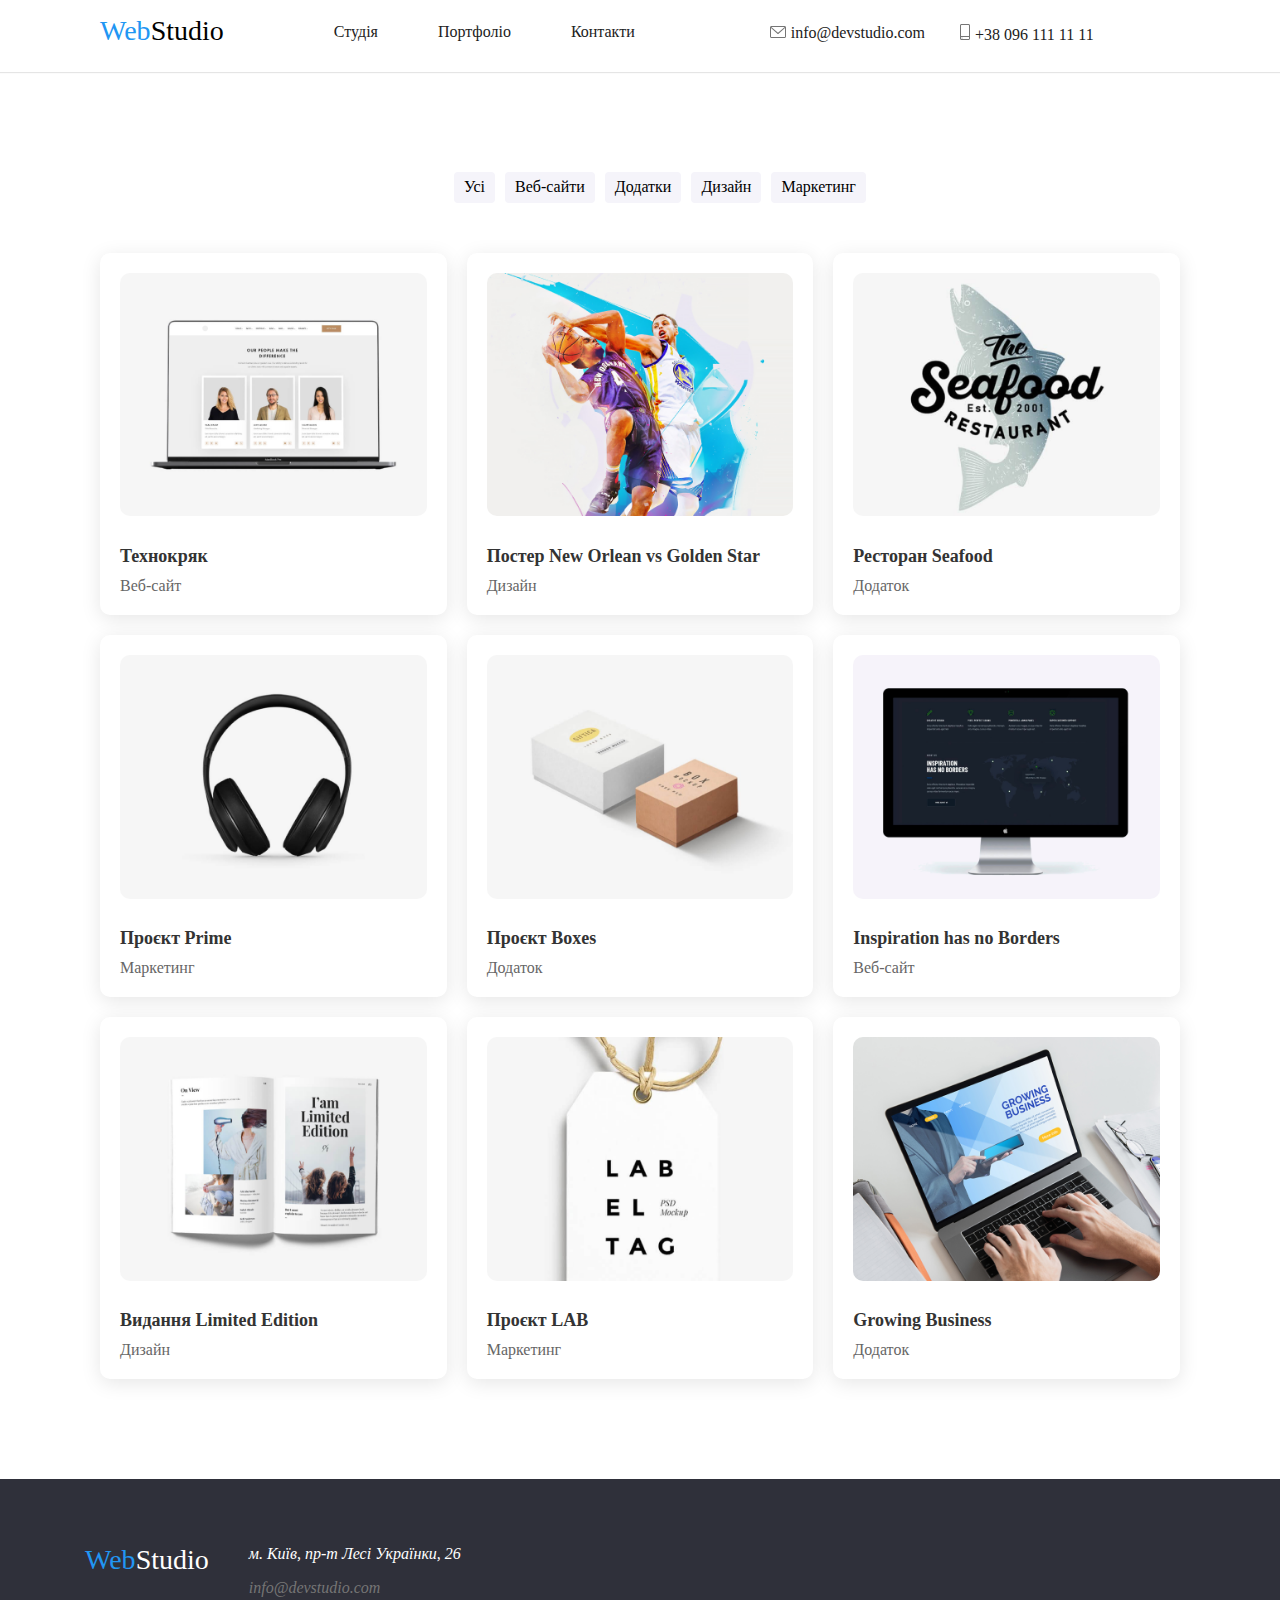
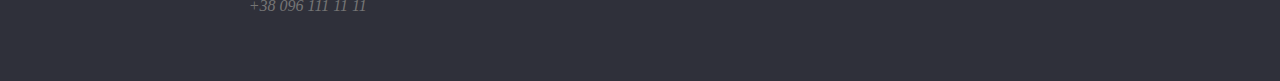
==== portfolio.html @ 0356ae51 "web studio" ====
<!DOCTYPE html>
<html lang="en">
<head>
    <meta charset="UTF-8">
    <meta name="viewport" content="width=device-width, initial-scale=1.0">
    <title>Document</title>
    <link rel="stylesheet" href="./css/normalize.css">
    <link rel="stylesheet" href="./css/recet.css">
    <link rel="stylesheet" href="./css/style.css">
</head>
<body>
    <header>
        <div class="container">
            <a class="logo" href=""><span class="header-logo">Web</span>Studio</a>
            <nav class="nav">
                <ul class="nav-list">
                    <li class="nav-list-item"><a class="nav-list-link" href="./index.html">Студія</a></li>
                    <li class="nav-list-item"><a class="nav-list-link" href="./portfolio.html">Портфоліо</a></li>
                    <li class="nav-list-item"><a class="nav-list-link" href="">Контакти</a></li>
                </ul>
            </nav>
            <ul class="contact-list">
                <li class="contact-list-item"><a class="contact-list-link" href="">
                        <svg xmlns="http://www.w3.org/2000/svg" width="16" height="12" fill="none" class="nav-svg">
                            <path fill="#757575" d="M14.5 0h-13C.673 0 0 .673 0 1.5v9c0 .827.673 1.5 1.5 1.5h13c.827 0 1.5-.673 1.5-1.5v-9c0-.827-.673-1.5-1.5-1.5Zm0 1c.068
                             0 .133.014.192.039L8 6.839l-6.692-5.8A.498.498 0 0 1 1.5 1h13Zm0 10h-13a.5.5 0 0 1-.5-.5V2.095l6.672 5.783a.5.5 0 0 0 .656
                              0L15 2.095V10.5a.5.5 0 0 1-.5.5Z" />
                        </svg>info@devstudio.com</a></li>
                <li class="contact-list-item"><a class="contact-list-link" href="">
                        <svg xmlns="http://www.w3.org/2000/svg" width="10" height="16" fill="none" class="nav-svg">
                            <path fill="#757575"
                                d="M8.5 0h-7C.673 0 0 .673 0 1.5v13c0 .827.673 1.5 1.5 1.5h7c.827 0 1.5-.673 1.5-1.5v-13C10 .673 9.327 0 8.5 0Zm-7 1h7a.5.5 0 0 1 .5.5V12H1V1.5a.5.5 0 0 1 .5-.5Zm7 14h-7a.5.5 0 0 1-.5-.5V13h8v1.5a.5.5 0 0 1-.5.5Z" />
                            <path fill="#757575"
                                d="M2.354 13.739a.445.445 0 0 1 0 .66.525.525 0 0 1-.708 0 .445.445 0 0 1 0-.66.525.525 0 0 1 .708 0Z" />
                        </svg>+38 096 111 11 11</a></li>
            </ul>
        </div>
    </header>
        <main class="main-portfolio">
            <ul class="main-bar">
                <li class="main-bar-item"><button class="main-bar-button">Усі</button></li>
                <li class="main-bar-item"><button class="main-bar-button">Веб-сайти</button></li>
                <li class="main-bar-item"><button class="main-bar-button">Додатки</button></li>
                <li class="main-bar-item"><button class="main-bar-button">Дизайн</button></li>
                <li class="main-bar-item"><button class="main-bar-button">Маркетинг</button></li>
            </ul>
            <ul class="main-portfolio-content">
                <li class="main-portfolio-content-items">
                    <img class="content-img" src="./img/port1.png" alt="#">
                    <h3 class="content-title">Технокряк</h3>
                    <p class="content-text">Веб-сайт</p>
                </li>
                <li class="main-portfolio-content-items">
                    <img class="content-img" src="./img/port2.png" alt="#">
                    <h3 class="content-title">Постер New Orlean vs Golden Star</h3>
                    <p class="content-text">Дизайн</p>
                </li>
                <li class="main-portfolio-content-items">
                    <img class="content-img" src="./img/port3.png" alt="#">
                    <h3 class="content-title">Ресторан Seafood</h3>
                    <p class="content-text">Додаток</p>
                </li>
                <li class="main-portfolio-content-items">
                    <img class="content-img" src="./img/port4.png" alt="#">
                    <h3 class="content-title">Проєкт Prime</h3>
                    <p class="content-text">Маркетинг</p>
                </li>
                <li class="main-portfolio-content-items">
                    <img class="content-img" src="./img/port5.png" alt="#">
                    <h3 class="content-title">Проєкт Boxes</h3>
                    <p class="content-text">Додаток</p>
                </li>
                <li class="main-portfolio-content-items">
                    <img class="content-img" src="./img/port6.png" alt="#">
                    <h3 class="content-title">Inspiration has no Borders</h3>
                    <p class="content-text">Веб-сайт</p>
                </li>
                <li class="main-portfolio-content-items">
                    <img class="content-img" src="./img/port7.png" alt="#">
                    <h3 class="content-title">Видання Limited Edition</h3>
                    <p class="content-text">Дизайн</p>
                </li>
                <li class="main-portfolio-content-items">
                    <img class="content-img" src="./img/port8.png" alt="">
                    <h3 class="content-title">Проєкт LAB</h3>
                    <p class="content-text">Маркетинг</p>
                </li>
                <li class="main-portfolio-content-items">
                    <img class="content-img" src="./img/port9.png" alt="#">
                    <h3 class="content-title">Growing Business</h3>
                    <p class="content-text">Додаток</p>
                </li>
            </ul>
        </main>
    <footer class="footer">
        <div class="footer-content">
            <a class="foot-logo" href=""><span class="header-logo">Web</span><span class="footer-logo">Studio</span></a>
            <address class="address">
                <ul class="footer-list">
                    <li class="footer-list-item1"><a class="footer-list-link1" href="">м. Київ, пр-т Лесі Українки, 26</a>
                    </li>
                    <li class="footer-list-item2"><a class="footer-list-link2" href="">info@devstudio.com</a></li>
                    <li class="footer-list-item2"><a class="footer-list-link2" href="">+38 096 111 11 11</a></li>
                </ul>
            </address>
        </div>
    </footer>
</body>
</html>
---- css/recet.css ----
.container {
    display: flex;
    max-width: 1200px;
    padding-left: 15px;
    padding-right: 15px;
    margin: 0 auto;
}
.main-bar{
    list-style: none;
    display: flex;
    align-items: center;
    justify-content: center;
    gap: 10px;
    margin-top: 100px;
    font-size: 10px;
    margin-bottom: 50px;
}
.main-bar-button{
    padding: 6px 10px ;
    background-color: #F5F4FA;
    color: rgb(0, 0, 0);
    font-size: 16px;
    border-radius: 4px;
    cursor: pointer;
    border: none;
}
.main-bar-button:hover{
    background-color: #2196F3;
    color: #fff;
    box-shadow: 0 02px 10px 0 rgba(0, 0, 0, 0.24), 0 10px 20px 0 rgba(0, 0, 0, 0.19);
}
.main-portfolio-content {
    list-style: none;
    padding: 0;
    margin-top: 30px;
    display: grid;
    grid-template-columns: repeat(3, 1fr);
    grid-gap: 20px;
    margin: 0 100px;
}
.main-portfolio-content-items {
    background-color: #ffffff;
    border-radius: 10px;
    padding: 20px;
    box-shadow: 0px 4px 20px rgba(0, 0, 0, 0.1);
}
.content-img {
    width: 100%;
    height: auto;
    border-radius: 10px;
    margin-bottom: 10px;
}
.content-title {
    color: #333;
    font-size: 18px;
    margin-top: 15px;
    margin-bottom: 10px;
}
.content-text {
    color: #666;
    font-size: 16px;
    margin: 0;
}
.main-portfolio{
    margin-bottom: 100px;
}
---- css/style.css ----
.container{
    display: flex;
    max-width: 1200px;
    padding-left: 15px;
    padding-right: 15px;
    margin: 0 auto;
}
header{
    box-shadow: 0 1px 1px rgba(0, 0, 0, .1);
}
.logo{
    font-size: 28px;
    text-decoration: none;
    color: #000;
    margin-left: 60px;
    margin-top: 15px;
}
.header-logo{
    color: #2196F3;
}

.nav-list{
    display: flex;
    margin-top: 8px ;
    margin-left: 40px;
    list-style: none;
}
.nav-list-link{
    margin: 15px;
    text-decoration: none;
    color: #212121;
    transition: color .2s;
}
.nav-list-item{
    margin: 15px;
}
.contact-list{
    display: flex;
    margin-left: 30px;
    margin-top: 24px;
    list-style: none;
}
.contact-list-link{
    text-decoration: none;
    color: #212121;
    transition: color .2s;
}
.contact-list-item{
    margin-left: 35px;
    transition: color .2s;
}
.contact-list-item:hover{
    color: #2196F3;
}
.contact-list-link svg path {
    transition: fill .2s, stroke .2s;
}
.contact-list-link:hover svg path{
    fill: #2196F3;
}
.contact-list-link:hover{
    color: #2196F3;
}
.nav-list-link:hover{
    color: #2196F3;
}
.main-first{
    background: url(/img/background.png) no-repeat center top fixed;
    background-size: cover;
    height: 500px;
    width: 100%;
    padding-top: 40px;
}
.main-items{
    padding: 40px;
    border-radius: 10px;
    text-align: center;
    margin-top: 70px;
}
.main-items-title{
    color: #fff;
    font-size: 36px;
    margin-bottom: 20px;
    text-transform: uppercase;
}
.main-items-button{
    background-color: #2196F3;
    color: white;
    border: none;
    padding: 13px 24px;
    font-size: 16px;
    border-radius: 5px;
    cursor: pointer;
}
.info-list{
    list-style: none;
    display: flex;
    justify-content: center;
    gap: 80px;
}
.info-list-item{
    gap: 40px;
    margin-top: 40px;
}
.info-list-text{
   color: #757575 ;
   font-size: 15px;
}
.info-list-title{
    font-size: 15px;
}
.second-title{
    text-align: center;
}
.second-list{
    display: flex;
    list-style: none;
    justify-content: center;
    align-items: center;
    padding-left: 10px;
    
}
.second-title{
    font-size: 30px;
}
.second-list-item{ 
    padding-left: 20px;
}
.team{
    background-color: #F5F4FA;
}

.team-title{
    display: flex;
    align-items: center;
    justify-content: center;
    margin-top: 40px;
    padding-top: 40px;
    font-size: 30px;
}
.team-list{
    list-style: none;
    display: flex;
    padding-bottom: 100px;
    justify-content: center;
    align-items: center;
}
.team-list-item{
    width: 260px;
    height: 380px;
    background-color: #fff;
    margin: 10px;
}
.team-list-img{
    width: 260px;
    height: 240px;
}
.team-list-title{
    text-align: center;
    font-size: 17px;
}
.team-list-text{
    text-align: center;
    font-size: 14px;
    color: #757575;
}
.footer{
    background-color: #2F303A;
    padding: 50px;
    display: flex;
}
.footer-logo{
    color: #fff;
}
.footer-list{
    list-style: none;
}
.footer-list-item1{
    margin-bottom: 15px;
}
.footer-list-link1{
    text-decoration: none;
    color: #fff;
}
.footer-list-link2{
    text-decoration: none;
    color: #757575;
    margin-top: 10px;
}
.foot-logo{
    font-size: 28px;
    text-decoration: none;
    color: #000;
    margin-left: 35px;
    margin-top: 15px;
}
.nav-svg{
    margin-right: 5px;
}
.nav-svg:hover{
    color: #2196F3;
}
.info-list-box{
    background-color: #F5F4FA;
    height: 100px;
    width: 240px;
}
.info-svg{
    margin: 15px 90px;
}
.team-list-contact{
    display: flex;
    list-style: none;
    gap: 15px;
}
.team-list-contact-item{
    width: 35px;
    height: 35px;
    border-radius: 100px;
    background-color: #fff;
}
.team-svg{
    margin-top: 5px;
}
.clients-title{
    display: flex;
    align-items: center;
    justify-content: center;
    margin-top: 40px;
    font-size: 30px;
}
.team-button{
    width: 38px;
    height: 38px;
    border-radius: 100px;
    cursor: pointer;
    border: none;
    background-color: #fff;
    transition: fill .5s, stroke .5s;
}
.team-button:hover{
    background-color: #2196F3;
}
.team-button:hover svg path{
    fill: #fff;
}
.team-button svg path{
    transition: fill .5s, stroke .5s;
}
.clients-content{
    display: flex;
    align-items: center;
    justify-content: center;
    gap: 40px;
    list-style: none;
    margin-bottom: 80px;
    margin-top: 60px;
}
.clients-button{
    width: 150px;
    height: 80px;
    border: solid 1px #AFB1B8;
    border-radius: 5px;
    background-color: #fff;
    cursor: pointer;
    transition: fill .5s, stroke .5s;
}
.clients-button:hover{
    border: solid 1px #2196F3;
}
.clients-button:hover svg path{
    fill: #2196F3;
}
.clients-button svg path{
    transition: fill .5s, stroke .5s;
}
.footer-content{
    display: flex;
}
.footer-list-contact{
    display: flex;
    list-style: none;
    gap: 20px;
}
.footer-content-first-blok{
    margin-left: 80px;
    margin-top: 16px;
}
.footer-list-title{
    color: #fff;
    margin-left: 40px;
    font-size: 15px;
    text-transform: uppercase;
}
.footer-list-contact-button{
    width: 38px;
    height: 38px;
    border-radius: 100px;
    cursor: pointer;
    border: none;
    background-color: #424248;
    transition: fill .5s, stroke .5s;
}
.footer-list-contact-button:hover{
    background-color: #2196F3;
}
.footer-list-contact-button svg path{
    fill: #fff;
}
.footer-content-second-blok{
    margin-left: 80px;
}
.backdrop {
    position: fixed;
    top: 0;
    left: 0;
    width: 100%;
    height: 100%;
    background-color: rgba(0, 0, 0, 0.5);
    opacity: 1;
}
.is-hidden {
    opacity: 0;
    pointer-events: none;
}
.modal {
    position: absolute;
    top: 50%;
    left: 50%;
    width: 500px;
    height: 650px;
    background-color: #fff;
    transform: translate(-50%, -50%);
    padding: 15px;
}
.modal form{
    display: flex;
    flex-direction: column;
    align-items: center;
    justify-content: center;
}
.footer-input-title{
    color: #fff;
    font-size: 15px;
    text-transform: uppercase;
}
.footer-content-third-blok{
    margin-left: 80px;
}
.footer-input{
    height: 40px;
    width: 360px;
    border: solid 1px gray;
    border-radius: 5px;
    background-color: #2F303A;
}
.footer-button{
    background-color: #2196F3;
    color: white;
    border: none;
    padding: 13px 24px;
    font-size: 16px;
    border-radius: 5px;
    cursor: pointer;
    margin-left: 6px;
    font-size: 16px;
}
.footer-button svg path{
    font-size: 10px;
}
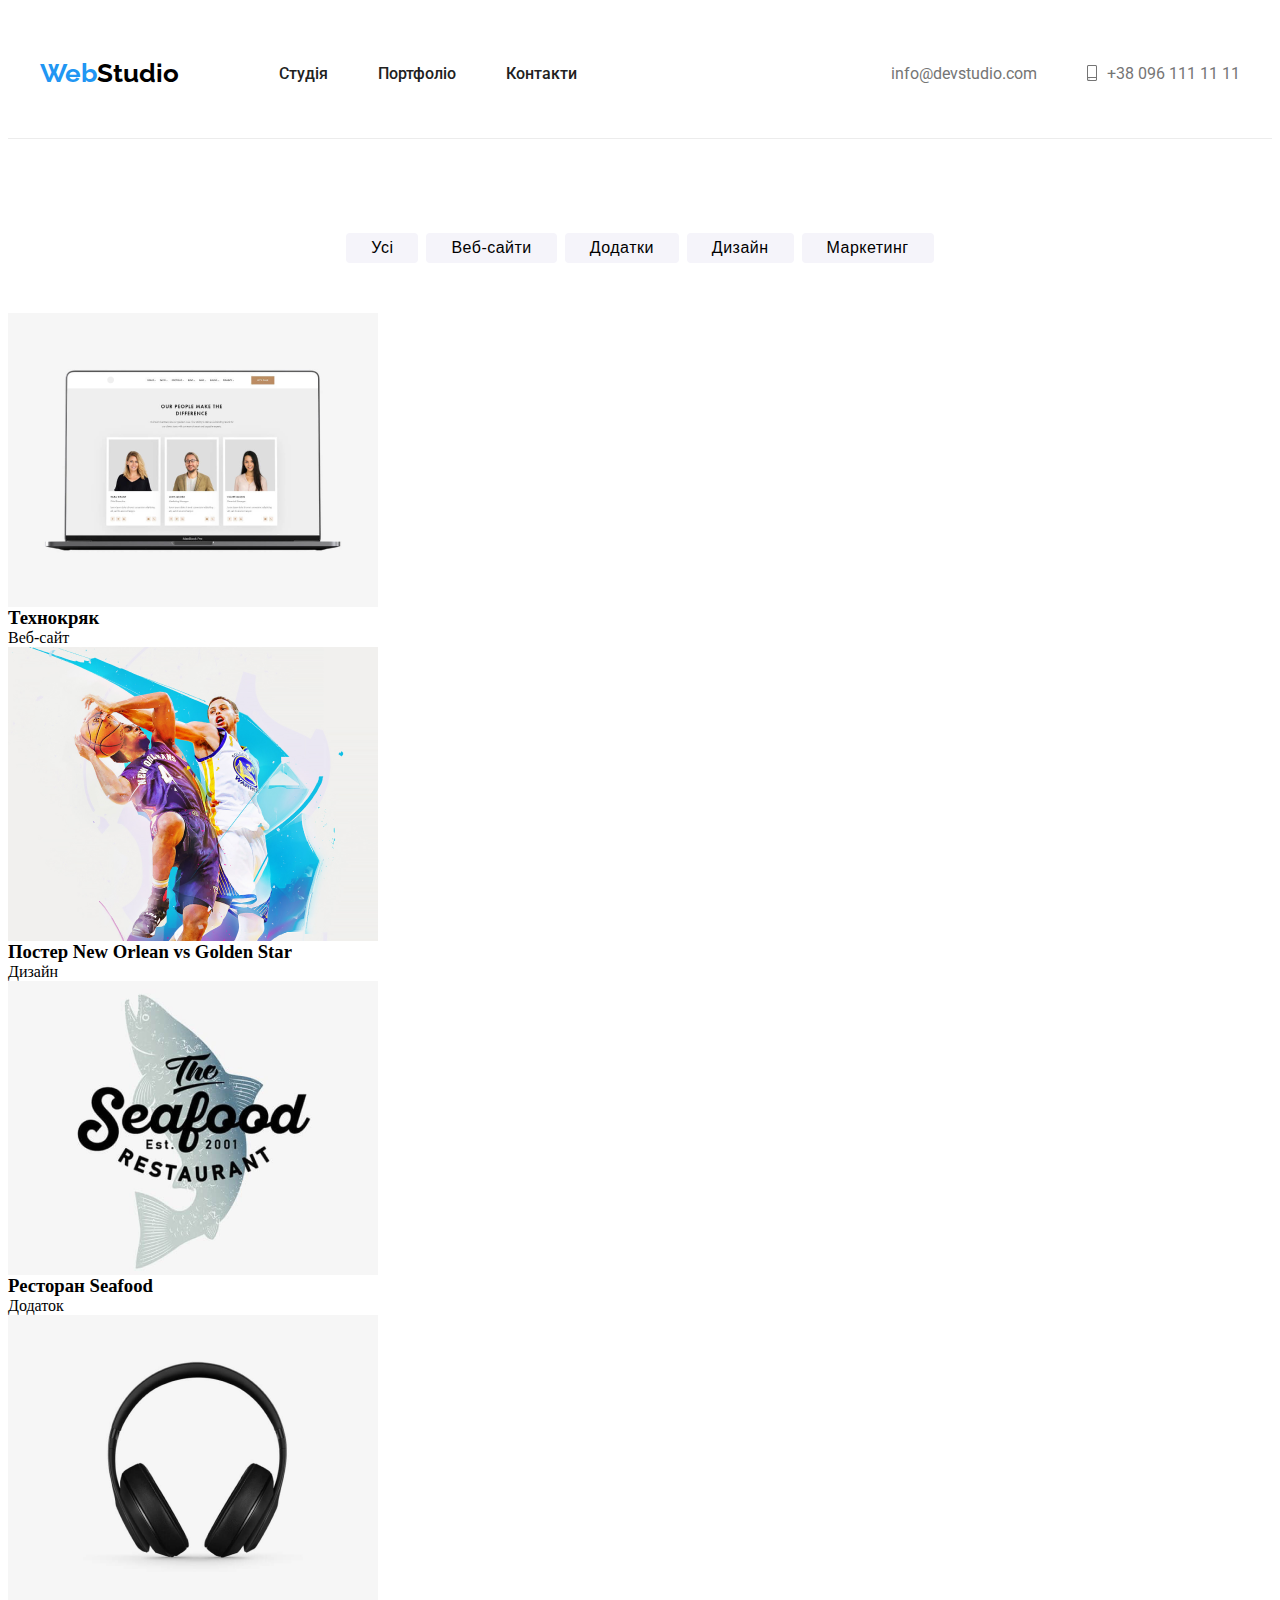
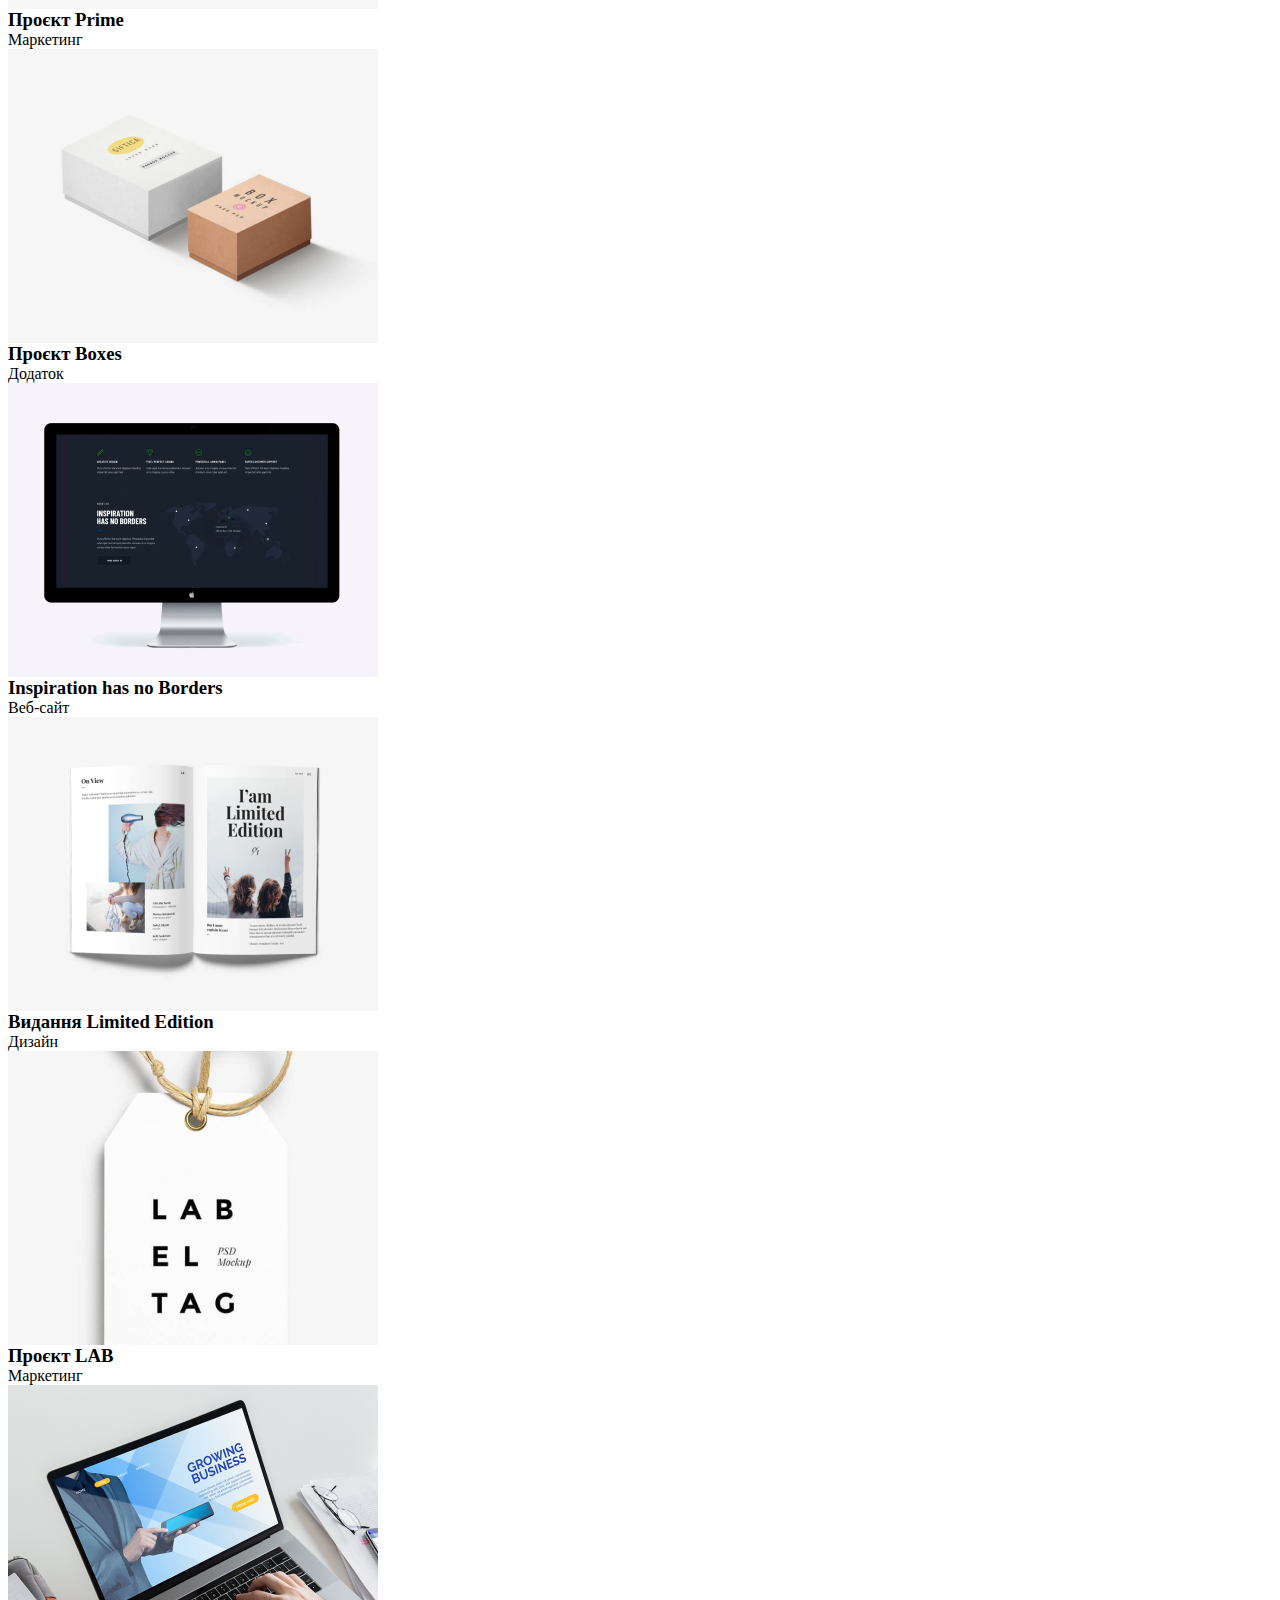
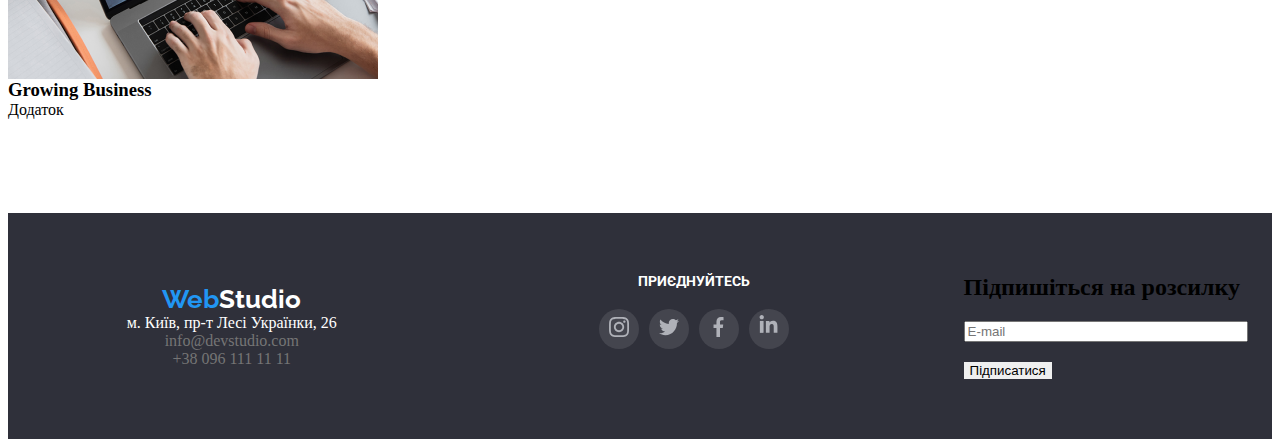
==== commit fd5b698e: "n" ====
--- a/portfolio.html
+++ b/portfolio.html
@@ -4,14 +4,17 @@
     <meta charset="UTF-8">
     <meta name="viewport" content="width=device-width, initial-scale=1.0">
     <title>Document</title>
-    <link rel="stylesheet" href="./css/normalize.css">
-    <link rel="stylesheet" href="./css/recet.css">
-    <link rel="stylesheet" href="./css/style.css">
+    <link rel="preconnect" href="https://fonts.googleapis.com">
+    <link rel="preconnect" href="https://fonts.gstatic.com" crossorigin>
+    <link href="https://fonts.googleapis.com/css2?family=Raleway:wght@700&family=Roboto:wght@400;500;700;900&display=swap" rel="stylesheet">
+    <link rel="stylesheet" href="https://cdnjs.cloudflare.com/ajax/libs/modern-normalize/2.0.0/modern-normalize.min.css" integrity="sha512-4xo8blKMVCiXpTaLzQSLSw3KFOVPWhm/TRtuPVc4WG6kUgjH6J03IBuG7JZPkcWMxJ5huwaBpOpnwYElP/m6wg==" crossorigin="anonymous" referrerpolicy="no-referrer" />
+    <link rel="stylesheet" href="./css/main.min.css">
 </head>
 <body>
-    <header>
+    <header class="header">
         <div class="container">
-            <a class="logo" href=""><span class="header-logo">Web</span>Studio</a>
+            <div class="header-wrapper">
+            <a class="logo" href=""><span class="web">Web</span>Studio</a>
             <nav class="nav">
                 <ul class="nav-list">
                     <li class="nav-list-item"><a class="nav-list-link" href="./index.html">Студія</a></li>
@@ -21,89 +24,120 @@
             </nav>
             <ul class="contact-list">
                 <li class="contact-list-item"><a class="contact-list-link" href="">
-                        <svg xmlns="http://www.w3.org/2000/svg" width="16" height="12" fill="none" class="nav-svg">
-                            <path fill="#757575" d="M14.5 0h-13C.673 0 0 .673 0 1.5v9c0 .827.673 1.5 1.5 1.5h13c.827 0 1.5-.673 1.5-1.5v-9c0-.827-.673-1.5-1.5-1.5Zm0 1c.068
-                             0 .133.014.192.039L8 6.839l-6.692-5.8A.498.498 0 0 1 1.5 1h13Zm0 10h-13a.5.5 0 0 1-.5-.5V2.095l6.672 5.783a.5.5 0 0 0 .656
-                              0L15 2.095V10.5a.5.5 0 0 1-.5.5Z" />
-                        </svg>info@devstudio.com</a></li>
+                    <svg width="16" height="12" class="contact-list-icon">
+                        <use href="./symbol-defs.svg#icon-envelope-hover-1"></use>
+                    </svg>
+                    info@devstudio.com</a></li>
                 <li class="contact-list-item"><a class="contact-list-link" href="">
-                        <svg xmlns="http://www.w3.org/2000/svg" width="10" height="16" fill="none" class="nav-svg">
-                            <path fill="#757575"
-                                d="M8.5 0h-7C.673 0 0 .673 0 1.5v13c0 .827.673 1.5 1.5 1.5h7c.827 0 1.5-.673 1.5-1.5v-13C10 .673 9.327 0 8.5 0Zm-7 1h7a.5.5 0 0 1 .5.5V12H1V1.5a.5.5 0 0 1 .5-.5Zm7 14h-7a.5.5 0 0 1-.5-.5V13h8v1.5a.5.5 0 0 1-.5.5Z" />
-                            <path fill="#757575"
-                                d="M2.354 13.739a.445.445 0 0 1 0 .66.525.525 0 0 1-.708 0 .445.445 0 0 1 0-.66.525.525 0 0 1 .708 0Z" />
-                        </svg>+38 096 111 11 11</a></li>
-            </ul>
+                    <svg width="10" height="16" class="contact-list-icon">
+                        <use href="./symbol-defs.svg#icon-smartphone"></use>
+                    </svg>+38 096 111 11 11
+                </a>
+            </li>
+        </ul>
+            </div>
         </div>
     </header>
-        <main class="main-portfolio">
-            <ul class="main-bar">
-                <li class="main-bar-item"><button class="main-bar-button">Усі</button></li>
-                <li class="main-bar-item"><button class="main-bar-button">Веб-сайти</button></li>
-                <li class="main-bar-item"><button class="main-bar-button">Додатки</button></li>
-                <li class="main-bar-item"><button class="main-bar-button">Дизайн</button></li>
-                <li class="main-bar-item"><button class="main-bar-button">Маркетинг</button></li>
+        <main class="portfolio">
+            <ul class="portfolio-bar">
+                <li class="portfolio-item"><button class="portfolio-button">Усі</button></li>
+                <li class="portfolio-item"><button class="portfolio-button">Веб-сайти</button></li>
+                <li class="portfolio-item"><button class="portfolio-button">Додатки</button></li>
+                <li class="portfolio-item"><button class="portfolio-button">Дизайн</button></li>
+                <li class="portfolio-item"><button class="portfolio-button">Маркетинг</button></li>
             </ul>
-            <ul class="main-portfolio-content">
-                <li class="main-portfolio-content-items">
+            <ul class="portfolio-content">
+                <li class="portfolio-content-items">
                     <img class="content-img" src="./img/port1.png" alt="#">
                     <h3 class="content-title">Технокряк</h3>
                     <p class="content-text">Веб-сайт</p>
                 </li>
-                <li class="main-portfolio-content-items">
+                <li class="portfolio-content-items">
                     <img class="content-img" src="./img/port2.png" alt="#">
                     <h3 class="content-title">Постер New Orlean vs Golden Star</h3>
                     <p class="content-text">Дизайн</p>
                 </li>
-                <li class="main-portfolio-content-items">
+                <li class="portfolio-content-items">
                     <img class="content-img" src="./img/port3.png" alt="#">
                     <h3 class="content-title">Ресторан Seafood</h3>
                     <p class="content-text">Додаток</p>
                 </li>
-                <li class="main-portfolio-content-items">
+                <li class="portfolio-content-items">
                     <img class="content-img" src="./img/port4.png" alt="#">
                     <h3 class="content-title">Проєкт Prime</h3>
                     <p class="content-text">Маркетинг</p>
                 </li>
-                <li class="main-portfolio-content-items">
+                <li class="portfolio-content-items">
                     <img class="content-img" src="./img/port5.png" alt="#">
                     <h3 class="content-title">Проєкт Boxes</h3>
                     <p class="content-text">Додаток</p>
                 </li>
-                <li class="main-portfolio-content-items">
+                <li class="portfolio-content-items">
                     <img class="content-img" src="./img/port6.png" alt="#">
                     <h3 class="content-title">Inspiration has no Borders</h3>
                     <p class="content-text">Веб-сайт</p>
                 </li>
-                <li class="main-portfolio-content-items">
+                <li class="portfolio-content-items">
                     <img class="content-img" src="./img/port7.png" alt="#">
                     <h3 class="content-title">Видання Limited Edition</h3>
                     <p class="content-text">Дизайн</p>
                 </li>
-                <li class="main-portfolio-content-items">
+                <li class="portfolio-content-items">
                     <img class="content-img" src="./img/port8.png" alt="">
                     <h3 class="content-title">Проєкт LAB</h3>
                     <p class="content-text">Маркетинг</p>
                 </li>
-                <li class="main-portfolio-content-items">
+                <li class="portfolio-content-items">
                     <img class="content-img" src="./img/port9.png" alt="#">
                     <h3 class="content-title">Growing Business</h3>
                     <p class="content-text">Додаток</p>
                 </li>
             </ul>
         </main>
-    <footer class="footer">
-        <div class="footer-content">
-            <a class="foot-logo" href=""><span class="header-logo">Web</span><span class="footer-logo">Studio</span></a>
-            <address class="address">
-                <ul class="footer-list">
-                    <li class="footer-list-item1"><a class="footer-list-link1" href="">м. Київ, пр-т Лесі Українки, 26</a>
-                    </li>
-                    <li class="footer-list-item2"><a class="footer-list-link2" href="">info@devstudio.com</a></li>
-                    <li class="footer-list-item2"><a class="footer-list-link2" href="">+38 096 111 11 11</a></li>
+        <footer class="footer">
+            <div class="container">
+                <div class="footer-wrap">
+                <div class="footer-info">
+                <a class="logo" href=""><span class="web">Web</span><span class="footer-logo">Studio</span></a>
+                <address class="address">
+                    <ul class="footer-list">
+                        <li class="footer-list-item1"><a class="footer-list-link1" href="">м. Київ, пр-т Лесі Українки, 26</a></li>
+                        <li class="footer-list-item2"><a class="footer-list-link2" href="">info@devstudio.com</a></li>
+                        <li class="footer-list-item2"><a class="footer-list-link2" href="">+38 096 111 11 11</a></li>
+                    </ul>
+                </address>
+                </div>
+                <div class="social">
+                    <h2 class="social-title">приєднуйтесь</h2>
+                <ul class="social-list">
+                    <li class="social-list-item"><a href="" class="footer-list-contact-link">
+                        <svg width="20" height="20">
+                            <use href="./symbol-defs.svg#icon-instagram"></use>
+                        </svg>
+                    </a></li>
+                    <li class="social-list-item"><a href="" class="footer-list-contact-link">
+                        <svg width="20" height="20">
+                            <use href="./symbol-defs.svg#icon-twitter"></use>
+                        </svg>
+                    </a></li>
+                    <li class="social-list-item"><a href="" class="footer-list-contact-link">
+                        <svg width="20" height="20">
+                            <use href="./symbol-defs.svg#icon-Vector"></use>
+                        </svg>
+                    </a></li>
+                    <li class="social-list-item"><a href="" class="footer-list-contact-link">
+                        <svg width="25" height="25">
+                            <use href="./symbol-defs.svg#icon-linkedin"></use>
+                        </svg>
+                    </a></li>
                 </ul>
-            </address>
-        </div>
-    </footer>
+                </div> 
+                <div class="footer-content-third-blok">
+                    <h2 class="footer-input-title">Підпишіться на розсилку</h2>
+                    <input type="text" class="footer-input" placeholder="E-mail">
+                    <button class="footer-button">Підписатися</button>
+                </div>
+            </div>
+        </footer>
 </body>
 </html>--- a/css/main.min.css
+++ b/css/main.min.css
@@ -0,0 +1 @@
+ul{margin:0;list-style:none;padding:0}h1,h2,h3,h4,h5,h6,p{margin:0}a{text-decoration:none}button{border:none;cursor:pointer}address{font-style:normal}img{display:block}textarea{resize:none}.header{padding:25px 0;border-bottom:1px solid #ececec}.header-container{display:-webkit-box;display:-ms-flexbox;display:flex;gap:93px;-webkit-box-align:center;-ms-flex-align:center;align-items:center}.header-wrapper{display:-webkit-box;display:-ms-flexbox;display:flex;-webkit-box-align:center;-ms-flex-align:center;align-items:center;-webkit-box-pack:center;-ms-flex-pack:center;justify-content:center;height:80px;gap:100px}.logo{font-family:"Raleway",sans-serif;font-weight:700;font-size:26px;color:#000;text-decoration:none}.web{font-family:"Raleway",sans-serif;font-weight:700;font-size:26px;color:#2196f3}.nav-list{display:none;gap:50px}@media screen and (min-width: 767px){.nav-list{display:-webkit-box;display:-ms-flexbox;display:flex;gap:50px}}.nav-list-item{font-family:"Roboto";color:#000}.nav-list-link{font-family:"Roboto";font-weight:500;text-decoration:none;color:#212121}.nav-list-link:hover{color:#2196f3}.contact-list{display:none}@media screen and (min-width: 767px){.contact-list{display:-webkit-box;display:-ms-flexbox;display:flex;-webkit-box-orient:vertical;-webkit-box-direction:normal;-ms-flex-direction:column;flex-direction:column;gap:10px;margin-left:auto}}@media screen and (min-width: 1199px){.contact-list{-webkit-box-orient:horizontal;-webkit-box-direction:normal;-ms-flex-direction:row;flex-direction:row;gap:50px}}.contact-list-link{display:-webkit-box;display:-ms-flexbox;display:flex;-webkit-box-align:center;-ms-flex-align:center;align-items:center;gap:10px;font-family:"Roboto",sans-serif;color:#757575}.contact-list-link:hover{color:#2196f3}.contact-list-item{display:-webkit-box;display:-ms-flexbox;display:flex;color:#000}.contact-list-item:hover{color:#2196f3}.contact-list-icon{fill:currentColor}.mob-menu-btn{background:rgba(0,0,0,0)}@media screen and (min-width: 1199px){.mob-menu-btn{display:none}}@media screen and (min-width: 767px){.mob-menu-btn{display:none}}.hero{background-color:#2f303a;padding:118px 0}@media screen and (min-width: 1199px){.hero{padding:200px 0}}.hero-title{font-family:Roboto;font-weight:900;line-height:42px;letter-spacing:.06em;text-align:center;color:#fff;text-transform:uppercase;margin:0 auto;margin-bottom:30px;max-width:360;font-size:26px}@media screen and (min-width: 1199px){.hero-title{font-size:44px;max-width:696px;line-height:60px}}.hero-btn{display:block;width:216px;height:50px;font-size:16px;font-weight:700;line-height:1.9;letter-spacing:.06em;text-align:center;margin:0 auto;border-radius:4px;color:#fff;background-color:#2196f3}.team{background-color:#f5f4fa}.team-title{display:-webkit-box;display:-ms-flexbox;display:flex;-webkit-box-align:center;-ms-flex-align:center;align-items:center;-webkit-box-pack:center;-ms-flex-pack:center;justify-content:center;text-align:center;margin-top:40px;padding-top:40px;font-size:30px;font-weight:700;letter-spacing:.03em}.team-list{margin-top:30px;padding-bottom:50px}@media screen and (min-width: 767px){.team-list{display:-webkit-box;display:-ms-flexbox;display:flex;-ms-flex-wrap:wrap;flex-wrap:wrap;-webkit-box-pack:center;-ms-flex-pack:center;justify-content:center;-webkit-box-align:center;-ms-flex-align:center;align-items:center;gap:30px}}@media screen and (min-width: 1199px){.team-list{display:-webkit-box;display:-ms-flexbox;display:flex;gap:30px}}.team-list-item{font-family:Roboto;font-size:16px;font-weight:500px;line-height:18.75px;letter-spacing:.03em;text-align:center;background-color:#fff}.team-list-img{width:260px;height:240px}.team-list-title{text-align:center;font-size:17px;margin-top:15px;margin-bottom:15px}.team-list-text{text-align:center;font-size:14px;color:#757575;margin-bottom:10px}.team-list-contact{display:-webkit-box;display:-ms-flexbox;display:flex;-webkit-box-pack:center;-ms-flex-pack:center;justify-content:center;-webkit-box-align:center;-ms-flex-align:center;align-items:center;gap:20px;margin-bottom:15px}.features{margin-top:25px}@media screen and (min-width: 768px){.features-list{display:-webkit-box;display:-ms-flexbox;display:flex;-ms-flex-wrap:wrap;flex-wrap:wrap;gap:30px;-webkit-box-pack:center;-ms-flex-pack:center;justify-content:center}}@media screen and (min-width: 1199px){.features-list{display:-webkit-box;display:-ms-flexbox;display:flex;-webkit-box-pack:center;-ms-flex-pack:center;justify-content:center;gap:30px}}.features-list-item{margin-bottom:30px}.features-list-text{color:#757575;font-size:15px}.features-list-title{margin-bottom:10px;font-size:10px;margin-top:30px}.features-list-box{-webkit-box-align:center;-ms-flex-align:center;align-items:center;-webkit-box-pack:center;-ms-flex-pack:center;justify-content:center;background-color:#f5f4fa;width:270px;height:120px}.features-icon{margin-top:11%;margin-left:35%}.container{padding-left:15px;padding-right:15px;margin:0 auto}@media screen and (min-width: 768px){.container{width:768px}}@media screen and (min-width: 1199px){.container{width:1200px}}.clients{padding:60px 0}.clients-title{text-align:center;-webkit-box-pack:center;-ms-flex-pack:center;justify-content:center;margin-bottom:50px;font-family:"Roboto",sans-serif}.brands{-webkit-box-pack:center;-ms-flex-pack:center;justify-content:center;display:-webkit-box;display:-ms-flexbox;display:flex;gap:30px;-ms-flex-wrap:wrap;flex-wrap:wrap}.brands-link{display:-webkit-box;display:-ms-flexbox;display:flex;width:170px;height:92px;border-radius:4px;border:1px solid #afb1b8;background-color:#fff;-webkit-box-pack:center;-ms-flex-pack:center;justify-content:center;-webkit-box-align:center;-ms-flex-align:center;align-items:center;color:#afb1b8;-webkit-transition:.2s;transition:.2s}.brands-link:hover{color:#2196f3;border:1px solid #2196f3}.brands-icon{fill:#afb1b8}.brands-icon:hover{fill:#2196f3}.work{display:none}@media screen and (min-width: 1199px){.work{display:block}}.work-title{text-align:center;font-size:30px}.work-list{display:-webkit-box;display:-ms-flexbox;display:flex;list-style:none;-webkit-box-pack:center;-ms-flex-pack:center;justify-content:center;-webkit-box-align:center;-ms-flex-align:center;align-items:center;padding-left:10px;margin-top:25px}.work-list-item{padding-left:20px}.footer{background-color:#2f303a;padding:60px 0}@media screen and (min-width: 767px){.footer-container{display:-webkit-box;display:-ms-flexbox;display:flex;gap:70px}}@media screen and (min-width: 767px){.footer-wrap{display:-webkit-box;display:-ms-flexbox;display:flex;gap:175px;-webkit-box-pack:center;-ms-flex-pack:center;justify-content:center;-webkit-box-align:center;-ms-flex-align:center;align-items:center}}.footer-logo{color:#fff}.footer-list{list-style:none}.footer-list-item{margin-bottom:8px}.footer-list-link1{text-decoration:none;color:#fff}.footer-list-link2{text-decoration:none;color:#757575}.footer-info{margin:0 auto;text-align:center}.social-list-item{display:-webkit-box;display:-ms-flexbox;display:flex;border-radius:50%;background-color:rgba(255,255,255,.1);width:40px;height:40px;-webkit-box-align:center;-ms-flex-align:center;align-items:center;-webkit-box-pack:center;-ms-flex-pack:center;justify-content:center}.footer-list-item{margin-bottom:8px}.footer-form{margin:0 auto;text-align:center}.footer-input{display:block;width:100%;margin-top:20px}.footer-button{margin:0 auto;margin-top:20px}.social-title{font-family:"Roboto",sans-serif;font-weight:700;font-size:14px;color:#fff;text-transform:uppercase;margin-bottom:20px;text-align:center}.social-list{display:-webkit-box;display:-ms-flexbox;display:flex;-webkit-box-pack:center;-ms-flex-pack:center;justify-content:center;-webkit-box-align:center;-ms-flex-align:center;align-items:center;gap:10px;padding-bottom:30px}.social-list-link{width:44px;height:44px;display:-webkit-box;display:-ms-flexbox;display:flex;-webkit-box-pack:center;-ms-flex-pack:center;justify-content:center;-webkit-box-align:center;-ms-flex-align:center;align-items:center;color:#757575}.social-list-link:hover{color:#fff;background-color:#2196f3;border-radius:50%}.social-list-icon{fill:currentColor}.portfolio{padding:94px 0}.portfolio-bar{display:-webkit-box;display:-ms-flexbox;display:flex;-webkit-box-pack:start;-ms-flex-pack:start;justify-content:flex-start;gap:8px;margin-bottom:50px;-ms-flex-wrap:wrap;flex-wrap:wrap}@media screen and (min-width: 768px){.portfolio-bar{-webkit-box-pack:center;-ms-flex-pack:center;justify-content:center}}.portfolio-button{border-radius:4px;letter-spacing:.03em;color:#000;background-color:#f5f4fa;padding:6px 25px;font-size:16px}.modal{position:fixed;left:0;top:0;width:100%;height:100vh;z-index:100}.is-hidden{max-width:500px;padding:45px;z-index:1}.form-modal-span{display:block;margin-bottom:4px}.btn-modal-close{position:fixed;right:8px;top:8px;display:-webkit-box;display:-ms-flexbox;display:flex;width:30px;height:30px;-webkit-box-pack:center;-ms-flex-pack:center;justify-content:center;-webkit-box-align:center;-ms-flex-align:center;align-items:center;background-color:rgba(0,0,0,0);border-radius:50%;border:1px solid rgba(0,0,0,.1)}.btn-modal-close:hover{color:#2196f3}.modal-close-icon{fill:currentColor}.mob-menu{position:fixed;z-index:1;top:0;left:0;background-color:#fff;width:100vw;height:100vh;padding:48px 40px}.mob-menu-container{height:100%;display:-webkit-box;display:-ms-flexbox;display:flex;-webkit-box-orient:vertical;-webkit-box-direction:normal;-ms-flex-direction:column;flex-direction:column;-webkit-box-pack:justify;-ms-flex-pack:justify;justify-content:space-between}/*# sourceMappingURL=main.min.css.map */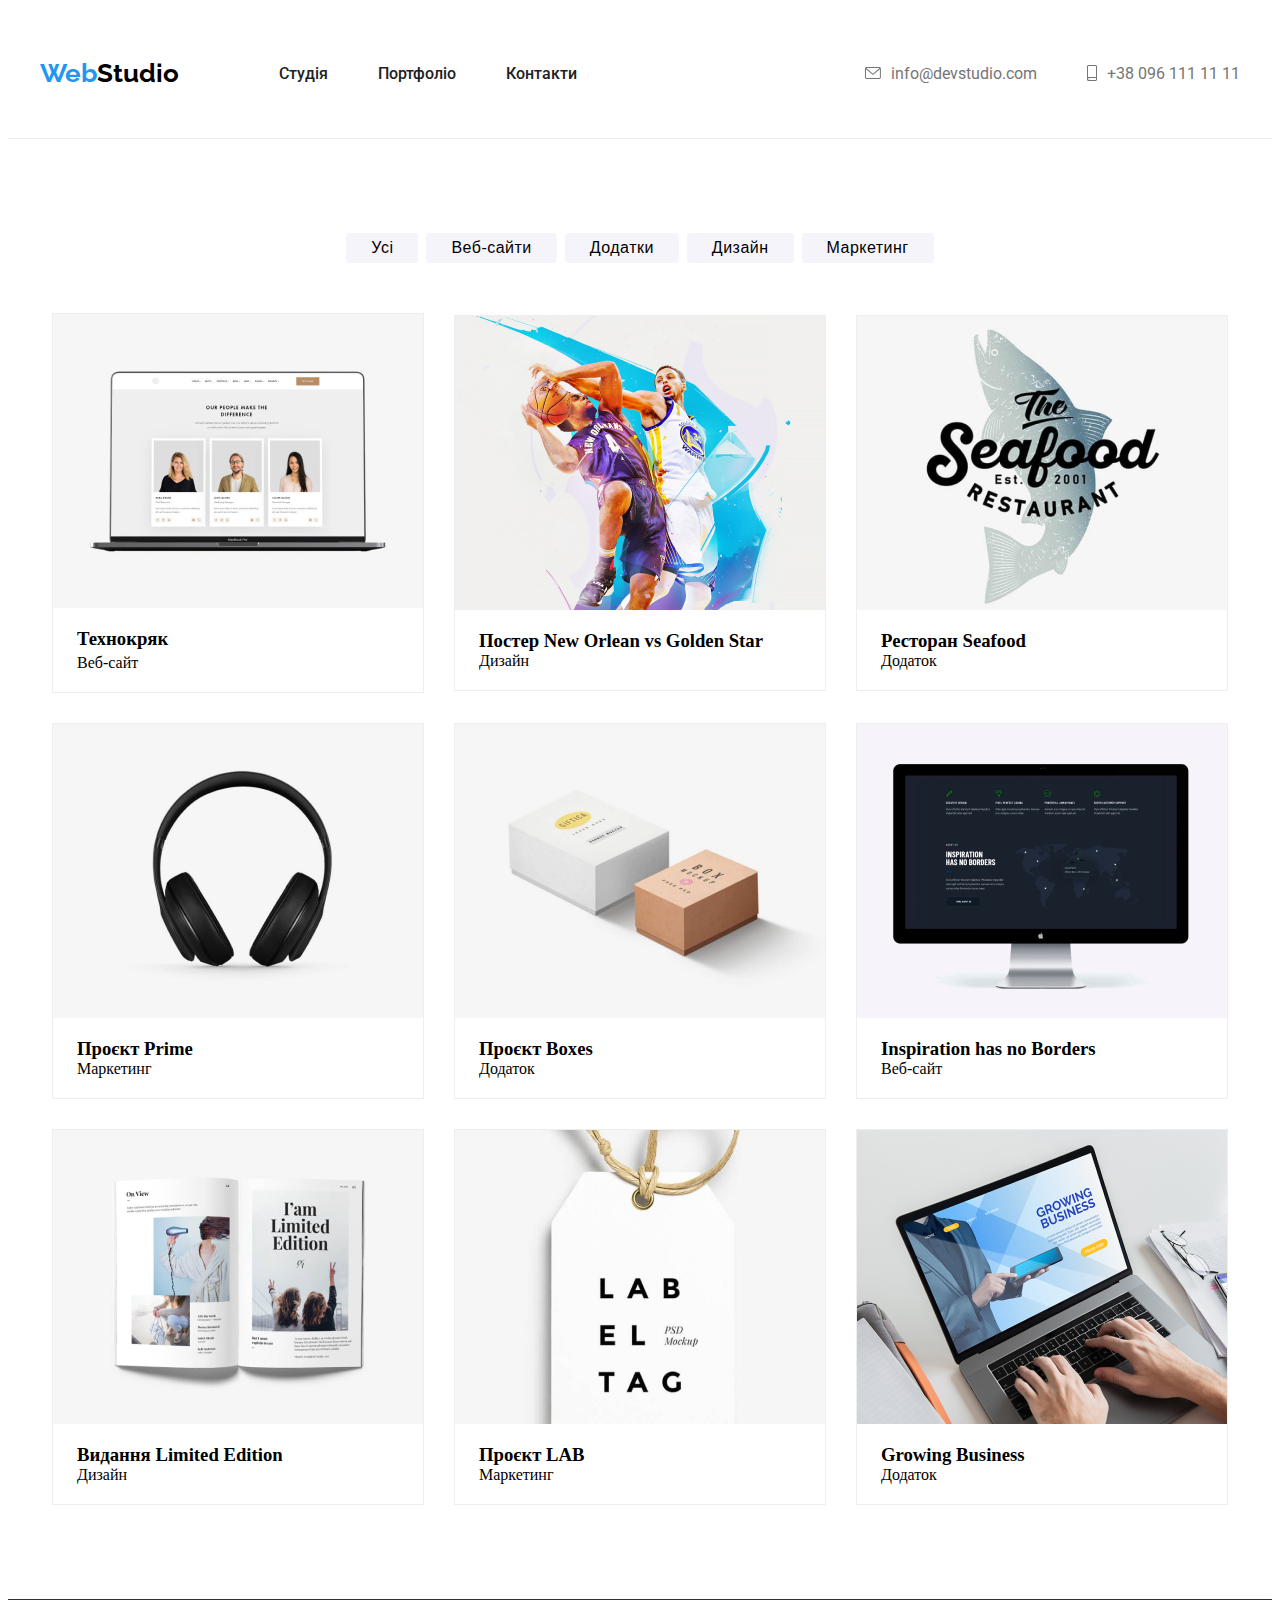
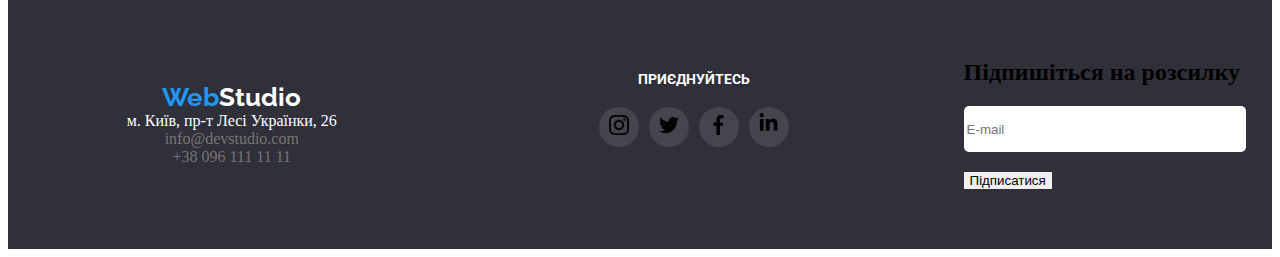
==== commit b73493f6: "cc" ====
--- a/portfolio.html
+++ b/portfolio.html
@@ -25,18 +25,58 @@
             <ul class="contact-list">
                 <li class="contact-list-item"><a class="contact-list-link" href="">
                     <svg width="16" height="12" class="contact-list-icon">
-                        <use href="./symbol-defs.svg#icon-envelope-hover-1"></use>
-                    </svg>
-                    info@devstudio.com</a></li>
+                        <use href="./symbol-defs.svg#icon-envelope"></use>
+                    </svg>info@devstudio.com</a>
+            </li>
                 <li class="contact-list-item"><a class="contact-list-link" href="">
                     <svg width="10" height="16" class="contact-list-icon">
                         <use href="./symbol-defs.svg#icon-smartphone"></use>
-                    </svg>+38 096 111 11 11
-                </a>
+                    </svg>+38 096 111 11 11</a>
             </li>
         </ul>
+        <button class="mob-menu-open-btn">
+            <svg width="40" height="40">
+                <use href="./symbol-defs.svg#icon-menu"></use>
+            </svg>
+        </button>
+            </div>
+       <div class="mob-menu is-hidden">
+            <div class="container mob-menu-container">
+                <div class="mob-menu-top">
+                    <button type="button" class="mob-menu-close-btn">
+                        <svg width="40" height="40">
+                            <use href="./symbol-defs.svg#icon-close-black"></use>
+                        </svg>
+                    </button>
+                    <nav class="mob-menu-nav">
+                        <ul class="mob-menu-nav-list">
+                            <li class="mob-menu-nav-list-item">
+                                <a href="./index.html" class="mob-menu-nav-list-link">Студія</a>
+                            </li>
+                            <li class="mob-menu-nav-list-item">
+                                <a href="./portfolio.html" class="mob-menu-nav-list-link">Портфоліо</a>
+                            </li>
+                            <li class="mob-menu-nav-list-item">
+                                <a href="" class="mob-menu-nav-list-link">Контакти</a>
+                            </li>
+                        </ul>
+                    </nav>
+                </div>
+                <div class="mob-menu-button">
+                    <ul class="mob-menu-contact-list">
+                        <li class="mob-menu-contact-list-item-tel"><a class="mob-menu-contact-list-link-tel" href="">+38 096 111 11 11</a></li>
+                        <li class="mob-menu-contact-list-item-mail"><a class="mob-menu-contact-list-link-mail" href="">info@devstudio.com</a></li>
+                    </ul>
+                    <ul class="mob-menu-social-list">
+                        <li class="mob-memu-social-list-item"><a href="" class="mob-memu-social-list-link">Instagram</a></li>
+                        <li class="mob-memu-social-list-item"><a href="" class="mob-memu-social-list-link">Twitter</a></li>
+                        <li class="mob-memu-social-list-item"><a href="" class="mob-memu-social-list-link">Facebook</a></li>
+                        <li class="mob-memu-social-list-item"><a href="" class="mob-memu-social-list-link">LinkedIn</a></li>
+                    </ul>
+                </div>
             </div>
         </div>
+    </div>
     </header>
         <main class="portfolio">
             <ul class="portfolio-bar">
@@ -46,51 +86,69 @@
                 <li class="portfolio-item"><button class="portfolio-button">Дизайн</button></li>
                 <li class="portfolio-item"><button class="portfolio-button">Маркетинг</button></li>
             </ul>
-            <ul class="portfolio-content">
-                <li class="portfolio-content-items">
-                    <img class="content-img" src="./img/port1.png" alt="#">
-                    <h3 class="content-title">Технокряк</h3>
+            <ul class="portfolio-list">
+                <li class="portfolio-list-item">
+                    <img class="portfolio-img" src="./img/port1.png" alt="#">
+                    <div class="portfolio-list-content-wrap">
+                    <h3 class="portfolio-list-title">Технокряк</h3>
                     <p class="content-text">Веб-сайт</p>
-                </li>
-                <li class="portfolio-content-items">
-                    <img class="content-img" src="./img/port2.png" alt="#">
-                    <h3 class="content-title">Постер New Orlean vs Golden Star</h3>
+                </div>
+                </li>
+                <li class="portfolio-list-item">
+                    <img class="portfolio--img" src="./img/port2.png" alt="#">
+                    <div class="portfolio-list-content-wrap">
+                    <h3 class="content-list-title">Постер New Orlean vs Golden Star</h3>
                     <p class="content-text">Дизайн</p>
-                </li>
-                <li class="portfolio-content-items">
+                </div>
+                </li>
+                <li class="portfolio-list-item">
                     <img class="content-img" src="./img/port3.png" alt="#">
-                    <h3 class="content-title">Ресторан Seafood</h3>
+                    <div class="portfolio-list-content-wrap">
+                    <h3 class="content-list-title">Ресторан Seafood</h3>
                     <p class="content-text">Додаток</p>
-                </li>
-                <li class="portfolio-content-items">
+                </div>
+                </li>
+                <li class="portfolio-list-item">
                     <img class="content-img" src="./img/port4.png" alt="#">
-                    <h3 class="content-title">Проєкт Prime</h3>
+                    <div class="portfolio-list-content-wrap">
+                    <h3 class="content-list-title">Проєкт Prime</h3>
                     <p class="content-text">Маркетинг</p>
-                </li>
-                <li class="portfolio-content-items">
+                </div>
+                </li>
+                <li class="portfolio-list-item">
                     <img class="content-img" src="./img/port5.png" alt="#">
-                    <h3 class="content-title">Проєкт Boxes</h3>
+                <div class="portfolio-list-content-wrap">
+                    <h3 class="content-list-title">Проєкт Boxes</h3>
                     <p class="content-text">Додаток</p>
-                </li>
-                <li class="portfolio-content-items">
+                </div>
+                </li>
+                <li class="portfolio-list-item">
                     <img class="content-img" src="./img/port6.png" alt="#">
-                    <h3 class="content-title">Inspiration has no Borders</h3>
+                    <div class="portfolio-list-content-wrap">
+                    <h3 class="content-list-title">Inspiration has no Borders</h3>
                     <p class="content-text">Веб-сайт</p>
-                </li>
-                <li class="portfolio-content-items">
+                </div>
+                </li>
+                <li class="portfolio-list-item">
                     <img class="content-img" src="./img/port7.png" alt="#">
-                    <h3 class="content-title">Видання Limited Edition</h3>
+                    <div class="portfolio-list-content-wrap">
+                    <h3 class="content-list-title">Видання Limited Edition</h3>
                     <p class="content-text">Дизайн</p>
-                </li>
-                <li class="portfolio-content-items">
+                </div>
+                </li>
+                <li class="portfolio-list-item">
                     <img class="content-img" src="./img/port8.png" alt="">
-                    <h3 class="content-title">Проєкт LAB</h3>
+                    <div class="portfolio-list-content-wrap">
+                    <h3 class="content-list-title">Проєкт LAB</h3>
                     <p class="content-text">Маркетинг</p>
-                </li>
-                <li class="portfolio-content-items">
+                </div>
+                </li>
+                <li class="portfolio-list-item">
                     <img class="content-img" src="./img/port9.png" alt="#">
-                    <h3 class="content-title">Growing Business</h3>
+                    <div class="portfolio-list-content-wrap">
+                    <h3 class="content-list-title">Growing Business</h3>
                     <p class="content-text">Додаток</p>
+                </div>
                 </li>
             </ul>
         </main>
--- a/css/main.min.css
+++ b/css/main.min.css
@@ -1 +1 @@
-ul{margin:0;list-style:none;padding:0}h1,h2,h3,h4,h5,h6,p{margin:0}a{text-decoration:none}button{border:none;cursor:pointer}address{font-style:normal}img{display:block}textarea{resize:none}.header{padding:25px 0;border-bottom:1px solid #ececec}.header-container{display:-webkit-box;display:-ms-flexbox;display:flex;gap:93px;-webkit-box-align:center;-ms-flex-align:center;align-items:center}.header-wrapper{display:-webkit-box;display:-ms-flexbox;display:flex;-webkit-box-align:center;-ms-flex-align:center;align-items:center;-webkit-box-pack:center;-ms-flex-pack:center;justify-content:center;height:80px;gap:100px}.logo{font-family:"Raleway",sans-serif;font-weight:700;font-size:26px;color:#000;text-decoration:none}.web{font-family:"Raleway",sans-serif;font-weight:700;font-size:26px;color:#2196f3}.nav-list{display:none;gap:50px}@media screen and (min-width: 767px){.nav-list{display:-webkit-box;display:-ms-flexbox;display:flex;gap:50px}}.nav-list-item{font-family:"Roboto";color:#000}.nav-list-link{font-family:"Roboto";font-weight:500;text-decoration:none;color:#212121}.nav-list-link:hover{color:#2196f3}.contact-list{display:none}@media screen and (min-width: 767px){.contact-list{display:-webkit-box;display:-ms-flexbox;display:flex;-webkit-box-orient:vertical;-webkit-box-direction:normal;-ms-flex-direction:column;flex-direction:column;gap:10px;margin-left:auto}}@media screen and (min-width: 1199px){.contact-list{-webkit-box-orient:horizontal;-webkit-box-direction:normal;-ms-flex-direction:row;flex-direction:row;gap:50px}}.contact-list-link{display:-webkit-box;display:-ms-flexbox;display:flex;-webkit-box-align:center;-ms-flex-align:center;align-items:center;gap:10px;font-family:"Roboto",sans-serif;color:#757575}.contact-list-link:hover{color:#2196f3}.contact-list-item{display:-webkit-box;display:-ms-flexbox;display:flex;color:#000}.contact-list-item:hover{color:#2196f3}.contact-list-icon{fill:currentColor}.mob-menu-btn{background:rgba(0,0,0,0)}@media screen and (min-width: 1199px){.mob-menu-btn{display:none}}@media screen and (min-width: 767px){.mob-menu-btn{display:none}}.hero{background-color:#2f303a;padding:118px 0}@media screen and (min-width: 1199px){.hero{padding:200px 0}}.hero-title{font-family:Roboto;font-weight:900;line-height:42px;letter-spacing:.06em;text-align:center;color:#fff;text-transform:uppercase;margin:0 auto;margin-bottom:30px;max-width:360;font-size:26px}@media screen and (min-width: 1199px){.hero-title{font-size:44px;max-width:696px;line-height:60px}}.hero-btn{display:block;width:216px;height:50px;font-size:16px;font-weight:700;line-height:1.9;letter-spacing:.06em;text-align:center;margin:0 auto;border-radius:4px;color:#fff;background-color:#2196f3}.team{background-color:#f5f4fa}.team-title{display:-webkit-box;display:-ms-flexbox;display:flex;-webkit-box-align:center;-ms-flex-align:center;align-items:center;-webkit-box-pack:center;-ms-flex-pack:center;justify-content:center;text-align:center;margin-top:40px;padding-top:40px;font-size:30px;font-weight:700;letter-spacing:.03em}.team-list{margin-top:30px;padding-bottom:50px}@media screen and (min-width: 767px){.team-list{display:-webkit-box;display:-ms-flexbox;display:flex;-ms-flex-wrap:wrap;flex-wrap:wrap;-webkit-box-pack:center;-ms-flex-pack:center;justify-content:center;-webkit-box-align:center;-ms-flex-align:center;align-items:center;gap:30px}}@media screen and (min-width: 1199px){.team-list{display:-webkit-box;display:-ms-flexbox;display:flex;gap:30px}}.team-list-item{font-family:Roboto;font-size:16px;font-weight:500px;line-height:18.75px;letter-spacing:.03em;text-align:center;background-color:#fff}.team-list-img{width:260px;height:240px}.team-list-title{text-align:center;font-size:17px;margin-top:15px;margin-bottom:15px}.team-list-text{text-align:center;font-size:14px;color:#757575;margin-bottom:10px}.team-list-contact{display:-webkit-box;display:-ms-flexbox;display:flex;-webkit-box-pack:center;-ms-flex-pack:center;justify-content:center;-webkit-box-align:center;-ms-flex-align:center;align-items:center;gap:20px;margin-bottom:15px}.features{margin-top:25px}@media screen and (min-width: 768px){.features-list{display:-webkit-box;display:-ms-flexbox;display:flex;-ms-flex-wrap:wrap;flex-wrap:wrap;gap:30px;-webkit-box-pack:center;-ms-flex-pack:center;justify-content:center}}@media screen and (min-width: 1199px){.features-list{display:-webkit-box;display:-ms-flexbox;display:flex;-webkit-box-pack:center;-ms-flex-pack:center;justify-content:center;gap:30px}}.features-list-item{margin-bottom:30px}.features-list-text{color:#757575;font-size:15px}.features-list-title{margin-bottom:10px;font-size:10px;margin-top:30px}.features-list-box{-webkit-box-align:center;-ms-flex-align:center;align-items:center;-webkit-box-pack:center;-ms-flex-pack:center;justify-content:center;background-color:#f5f4fa;width:270px;height:120px}.features-icon{margin-top:11%;margin-left:35%}.container{padding-left:15px;padding-right:15px;margin:0 auto}@media screen and (min-width: 768px){.container{width:768px}}@media screen and (min-width: 1199px){.container{width:1200px}}.clients{padding:60px 0}.clients-title{text-align:center;-webkit-box-pack:center;-ms-flex-pack:center;justify-content:center;margin-bottom:50px;font-family:"Roboto",sans-serif}.brands{-webkit-box-pack:center;-ms-flex-pack:center;justify-content:center;display:-webkit-box;display:-ms-flexbox;display:flex;gap:30px;-ms-flex-wrap:wrap;flex-wrap:wrap}.brands-link{display:-webkit-box;display:-ms-flexbox;display:flex;width:170px;height:92px;border-radius:4px;border:1px solid #afb1b8;background-color:#fff;-webkit-box-pack:center;-ms-flex-pack:center;justify-content:center;-webkit-box-align:center;-ms-flex-align:center;align-items:center;color:#afb1b8;-webkit-transition:.2s;transition:.2s}.brands-link:hover{color:#2196f3;border:1px solid #2196f3}.brands-icon{fill:#afb1b8}.brands-icon:hover{fill:#2196f3}.work{display:none}@media screen and (min-width: 1199px){.work{display:block}}.work-title{text-align:center;font-size:30px}.work-list{display:-webkit-box;display:-ms-flexbox;display:flex;list-style:none;-webkit-box-pack:center;-ms-flex-pack:center;justify-content:center;-webkit-box-align:center;-ms-flex-align:center;align-items:center;padding-left:10px;margin-top:25px}.work-list-item{padding-left:20px}.footer{background-color:#2f303a;padding:60px 0}@media screen and (min-width: 767px){.footer-container{display:-webkit-box;display:-ms-flexbox;display:flex;gap:70px}}@media screen and (min-width: 767px){.footer-wrap{display:-webkit-box;display:-ms-flexbox;display:flex;gap:175px;-webkit-box-pack:center;-ms-flex-pack:center;justify-content:center;-webkit-box-align:center;-ms-flex-align:center;align-items:center}}.footer-logo{color:#fff}.footer-list{list-style:none}.footer-list-item{margin-bottom:8px}.footer-list-link1{text-decoration:none;color:#fff}.footer-list-link2{text-decoration:none;color:#757575}.footer-info{margin:0 auto;text-align:center}.social-list-item{display:-webkit-box;display:-ms-flexbox;display:flex;border-radius:50%;background-color:rgba(255,255,255,.1);width:40px;height:40px;-webkit-box-align:center;-ms-flex-align:center;align-items:center;-webkit-box-pack:center;-ms-flex-pack:center;justify-content:center}.footer-list-item{margin-bottom:8px}.footer-form{margin:0 auto;text-align:center}.footer-input{display:block;width:100%;margin-top:20px}.footer-button{margin:0 auto;margin-top:20px}.social-title{font-family:"Roboto",sans-serif;font-weight:700;font-size:14px;color:#fff;text-transform:uppercase;margin-bottom:20px;text-align:center}.social-list{display:-webkit-box;display:-ms-flexbox;display:flex;-webkit-box-pack:center;-ms-flex-pack:center;justify-content:center;-webkit-box-align:center;-ms-flex-align:center;align-items:center;gap:10px;padding-bottom:30px}.social-list-link{width:44px;height:44px;display:-webkit-box;display:-ms-flexbox;display:flex;-webkit-box-pack:center;-ms-flex-pack:center;justify-content:center;-webkit-box-align:center;-ms-flex-align:center;align-items:center;color:#757575}.social-list-link:hover{color:#fff;background-color:#2196f3;border-radius:50%}.social-list-icon{fill:currentColor}.portfolio{padding:94px 0}.portfolio-bar{display:-webkit-box;display:-ms-flexbox;display:flex;-webkit-box-pack:start;-ms-flex-pack:start;justify-content:flex-start;gap:8px;margin-bottom:50px;-ms-flex-wrap:wrap;flex-wrap:wrap}@media screen and (min-width: 768px){.portfolio-bar{-webkit-box-pack:center;-ms-flex-pack:center;justify-content:center}}.portfolio-button{border-radius:4px;letter-spacing:.03em;color:#000;background-color:#f5f4fa;padding:6px 25px;font-size:16px}.modal{position:fixed;left:0;top:0;width:100%;height:100vh;z-index:100}.is-hidden{max-width:500px;padding:45px;z-index:1}.form-modal-span{display:block;margin-bottom:4px}.btn-modal-close{position:fixed;right:8px;top:8px;display:-webkit-box;display:-ms-flexbox;display:flex;width:30px;height:30px;-webkit-box-pack:center;-ms-flex-pack:center;justify-content:center;-webkit-box-align:center;-ms-flex-align:center;align-items:center;background-color:rgba(0,0,0,0);border-radius:50%;border:1px solid rgba(0,0,0,.1)}.btn-modal-close:hover{color:#2196f3}.modal-close-icon{fill:currentColor}.mob-menu{position:fixed;z-index:1;top:0;left:0;background-color:#fff;width:100vw;height:100vh;padding:48px 40px}.mob-menu-container{height:100%;display:-webkit-box;display:-ms-flexbox;display:flex;-webkit-box-orient:vertical;-webkit-box-direction:normal;-ms-flex-direction:column;flex-direction:column;-webkit-box-pack:justify;-ms-flex-pack:justify;justify-content:space-between}/*# sourceMappingURL=main.min.css.map */+ul{margin:0;list-style:none;padding:0}h1,h2,h3,h4,h5,h6,p{margin:0}a{text-decoration:none}button{border:none;cursor:pointer}address{font-style:normal}img{display:block}textarea{resize:none}.header{padding:25px 0;border-bottom:1px solid #ececec}.header-container{display:-webkit-box;display:-ms-flexbox;display:flex;gap:93px;-webkit-box-align:center;-ms-flex-align:center;align-items:center}.header-wrapper{display:-webkit-box;display:-ms-flexbox;display:flex;-webkit-box-align:center;-ms-flex-align:center;align-items:center;-webkit-box-pack:center;-ms-flex-pack:center;justify-content:center;height:80px;gap:100px}.logo{font-family:"Raleway",sans-serif;font-weight:700;font-size:26px;color:#000;text-decoration:none}.web{font-family:"Raleway",sans-serif;font-weight:700;font-size:26px;color:#2196f3}.nav-list{display:none;gap:50px}@media screen and (min-width: 767px){.nav-list{display:-webkit-box;display:-ms-flexbox;display:flex;gap:50px}}.nav-list-item{font-family:"Roboto";color:#000}.nav-list-link{position:relative;font-family:"Roboto";font-weight:500;text-decoration:none;color:#212121}.nav-list-link:hover{color:#2196f3}.nav-list-link::after{content:"";position:absolute;left:0;right:0;bottom:0;height:2px;background-color:#2196f3;-webkit-transform:scaleX(0);transform:scaleX(0);-webkit-transform-origin:bottom right;transform-origin:bottom right;-webkit-transition:trasform .3s ease-out;transition:trasform .3s ease-out}.contact-list{color:#757575;display:none}@media screen and (min-width: 767px){.contact-list{display:-webkit-box;display:-ms-flexbox;display:flex;-webkit-box-orient:vertical;-webkit-box-direction:normal;-ms-flex-direction:column;flex-direction:column;gap:10px;margin-left:auto}}@media screen and (min-width: 1199px){.contact-list{-webkit-box-orient:horizontal;-webkit-box-direction:normal;-ms-flex-direction:row;flex-direction:row;gap:50px}}.contact-list-link{display:-webkit-box;display:-ms-flexbox;display:flex;-webkit-box-align:center;-ms-flex-align:center;align-items:center;gap:10px;font-family:"Roboto",sans-serif;color:inherit}.contact-list-link:hover{color:#2196f3}.mob-menu-open-btn{background-color:rgba(0,0,0,0)}@media screen and (min-width: 767px){.mob-menu-open-btn{display:none}}.mob-menu-close-btn{background-color:rgba(0,0,0,0);top:10px;left:15px;margin:0 auto}.contact-list-icon{fill:currentColor}.hero{background-color:#2f303a;padding:118px 0}@media screen and (min-width: 1199px){.hero{padding:200px 0}}.hero-title{font-family:Roboto;font-weight:900;line-height:42px;letter-spacing:.06em;text-align:center;color:#fff;text-transform:uppercase;margin:0 auto;margin-bottom:30px;max-width:360;font-size:26px}@media screen and (min-width: 1199px){.hero-title{font-size:44px;max-width:696px;line-height:60px}}.hero-btn{display:block;width:216px;height:50px;font-size:16px;font-weight:700;line-height:1.9;letter-spacing:.06em;text-align:center;margin:0 auto;border-radius:4px;color:#fff;background-color:#2196f3}.team{background-color:#f5f4fa}.team-title{display:-webkit-box;display:-ms-flexbox;display:flex;-webkit-box-align:center;-ms-flex-align:center;align-items:center;-webkit-box-pack:center;-ms-flex-pack:center;justify-content:center;text-align:center;margin-top:40px;padding-top:40px;font-size:30px;font-weight:700;letter-spacing:.03em}.team-list{margin-top:30px;padding-bottom:50px}@media screen and (min-width: 767px){.team-list{display:-webkit-box;display:-ms-flexbox;display:flex;-ms-flex-wrap:wrap;flex-wrap:wrap;-webkit-box-pack:center;-ms-flex-pack:center;justify-content:center;-webkit-box-align:center;-ms-flex-align:center;align-items:center;gap:30px}}@media screen and (min-width: 1199px){.team-list{display:-webkit-box;display:-ms-flexbox;display:flex;gap:30px}}.team-list-item{font-family:Roboto;font-size:16px;font-weight:500px;line-height:18.75px;letter-spacing:.03em;text-align:center;background-color:#fff}.team-list-img{width:260px;height:240px}.team-list-title{text-align:center;font-size:17px;margin-top:15px;margin-bottom:15px}.team-list-text{text-align:center;font-size:14px;color:#757575;margin-bottom:10px}.team-list-contact{display:-webkit-box;display:-ms-flexbox;display:flex;-webkit-box-pack:center;-ms-flex-pack:center;justify-content:center;-webkit-box-align:center;-ms-flex-align:center;align-items:center;gap:20px;margin-bottom:15px}.team-list-contact-link{border-radius:50%;width:44px;height:44px;display:-webkit-box;display:-ms-flexbox;display:flex;-webkit-box-pack:center;-ms-flex-pack:center;justify-content:center;-webkit-box-align:center;-ms-flex-align:center;align-items:center;color:#afb1b8}.team-list-contact-link:hover{background-color:#2196f3;color:#fff}.team .team-link{border-radius:50%;width:25px;height:25px}.team .team-link:hover{background-color:#2196f3}.team-list-contact-icon{fill:currentColor}.features{margin-top:25px}@media screen and (min-width: 768px){.features-list{display:-webkit-box;display:-ms-flexbox;display:flex;-ms-flex-wrap:wrap;flex-wrap:wrap;gap:30px;-webkit-box-pack:center;-ms-flex-pack:center;justify-content:center}}@media screen and (min-width: 1199px){.features-list{display:-webkit-box;display:-ms-flexbox;display:flex;-webkit-box-pack:center;-ms-flex-pack:center;justify-content:center;gap:30px}}.features-list-item{margin-bottom:30px}.features-list-text{color:#757575;font-size:15px}.features-list-title{margin-bottom:10px;font-size:10px;margin-top:30px}.features-list-box{-webkit-box-align:center;-ms-flex-align:center;align-items:center;-webkit-box-pack:center;-ms-flex-pack:center;justify-content:center;background-color:#f5f4fa;width:270px;height:120px}.features-icon{margin-top:11%;margin-left:35%}.container{padding-left:15px;padding-right:15px;margin:0 auto}@media screen and (min-width: 768px){.container{width:768px}}@media screen and (min-width: 1199px){.container{width:1200px}}.clients{padding:60px 0}.clients-title{text-align:center;-webkit-box-pack:center;-ms-flex-pack:center;justify-content:center;margin-bottom:50px;font-family:"Roboto",sans-serif}.brands{-webkit-box-pack:center;-ms-flex-pack:center;justify-content:center;display:-webkit-box;display:-ms-flexbox;display:flex;gap:30px;-ms-flex-wrap:wrap;flex-wrap:wrap}.brands-link{display:-webkit-box;display:-ms-flexbox;display:flex;width:170px;height:92px;border-radius:4px;border:1px solid #afb1b8;background-color:#fff;-webkit-box-pack:center;-ms-flex-pack:center;justify-content:center;-webkit-box-align:center;-ms-flex-align:center;align-items:center;color:#afb1b8;-webkit-transition:.2s;transition:.2s}.brands-link:hover{color:#2196f3;border:1px solid #2196f3}.brands-icon{fill:currentColor}.work{display:none}@media screen and (min-width: 1199px){.work{display:block}}.work-title{text-align:center;font-size:30px}.work-list{display:-webkit-box;display:-ms-flexbox;display:flex;list-style:none;-webkit-box-pack:center;-ms-flex-pack:center;justify-content:center;-webkit-box-align:center;-ms-flex-align:center;align-items:center;padding-left:10px;margin-top:25px}.work-list-item{padding-left:20px}.footer{background-color:#2f303a;padding:60px 0}@media screen and (min-width: 767px){.footer-container{display:-webkit-box;display:-ms-flexbox;display:flex;gap:70px}}@media screen and (min-width: 767px){.footer-wrap{display:-webkit-box;display:-ms-flexbox;display:flex;gap:175px;-webkit-box-pack:center;-ms-flex-pack:center;justify-content:center;-webkit-box-align:center;-ms-flex-align:center;align-items:center}}.footer-logo{color:#fff}.footer-list{list-style:none}.footer-list-item{margin-bottom:8px}.footer-list-link1{text-decoration:none;color:#fff}.footer-list-link2{text-decoration:none;color:#757575}.footer-info{margin:0 auto;text-align:center}.social-list-item{display:-webkit-box;display:-ms-flexbox;display:flex;border-radius:50%;background-color:rgba(255,255,255,.1);width:40px;height:40px;-webkit-box-align:center;-ms-flex-align:center;align-items:center;-webkit-box-pack:center;-ms-flex-pack:center;justify-content:center}.footer-list-item{margin-bottom:8px}.footer-form{margin:0 auto;text-align:center}@media screen and (min-width: 1199px){.footer-form{display:-webkit-box;display:-ms-flexbox;display:flex;gap:12px}}.footer-input{display:block;width:100%;margin-top:20px;border:1px solid rgba(255,255,255,.1);border-radius:5px;height:42px}.footer-button{display:block;margin:0 auto;margin-top:20px}@media screen and (min-width: 1199px){.footer-button{display:inline-block}}.footer-form-text{font-family:Roboto;font-size:14px;color:#fff;letter-spacing:.02em;line-height:16.41px}.social-title{font-family:"Roboto",sans-serif;font-weight:700;font-size:14px;color:#fff;text-transform:uppercase;margin-bottom:20px;text-align:center}.social-list{display:-webkit-box;display:-ms-flexbox;display:flex;-webkit-box-pack:center;-ms-flex-pack:center;justify-content:center;-webkit-box-align:center;-ms-flex-align:center;align-items:center;gap:10px;padding-bottom:30px}.social-list-link{border-radius:50%;width:44px;height:44px;display:-webkit-box;display:-ms-flexbox;display:flex;-webkit-box-pack:center;-ms-flex-pack:center;justify-content:center;-webkit-box-align:center;-ms-flex-align:center;align-items:center;color:#fff}.social-list-link:hover{background-color:#2196f3}.social-list-icon{fill:currentColor}.portfolio{padding:94px 0}.portfolio-bar{display:-webkit-box;display:-ms-flexbox;display:flex;-webkit-box-pack:start;-ms-flex-pack:start;justify-content:flex-start;gap:8px;margin-bottom:50px;-ms-flex-wrap:wrap;flex-wrap:wrap}@media screen and (min-width: 768px){.portfolio-bar{-webkit-box-pack:center;-ms-flex-pack:center;justify-content:center}}.portfolio-button{border-radius:4px;letter-spacing:.03em;color:#000;background-color:#f5f4fa;padding:6px 25px;font-size:16px}.portfolio-list{display:-webkit-box;display:-ms-flexbox;display:flex;-ms-flex-wrap:wrap;flex-wrap:wrap;-webkit-box-pack:center;-ms-flex-pack:center;justify-content:center;-webkit-box-align:center;-ms-flex-align:center;align-items:center;gap:30px}.portfolio-list-item{border:1px solid #eee}.portfolio-list-content-wrap{padding:20px 24px}.portfolio-list-title{margin-bottom:4px}.modal{position:absolute;top:50%;left:50%;min-width:450px;padding:40px;background-color:#fff;-webkit-transform:translate(-50%, -50%);transform:translate(-50%, -50%)}.modal-title{font-family:Roboto;font-size:20px;font-weight:700;line-height:30px;letter-spacing:.02em;text-align:center;color:#212121}.modal-btn{width:200px;height:50px;border-radius:4px;background-color:#2169f3;color:#fff;cursor:pointer;display:block;margin:0 auto}.form-modal-label{display:block;margin-bottom:10px}.form-modal-input{width:370px;height:40px;border-radius:1px;border:1px solid #212121}.form-modal-span{display:block;margin-bottom:4px}.form-modal-textarea{resize:none;margin-top:4px;padding:12px 16px 12px 16px;width:100%;height:120px;color:#000;border-radius:4px;background-color:rgba(0,0,0,0);border:1px solid rgba(33,33,33,.2)}.btn-modal-close{color:#212121;position:fixed;right:8px;top:8px;display:-webkit-box;display:-ms-flexbox;display:flex;width:30px;height:30px;-webkit-box-pack:center;-ms-flex-pack:center;justify-content:center;-webkit-box-align:center;-ms-flex-align:center;align-items:center;background-color:rgba(0,0,0,0);border-radius:50%;border:1px solid rgba(0,0,0,.1)}.modal-span{position:relative}.modal-icon-close{fill:currentColor}.backdrop.is-hidden{opacity:0;pointer-events:none}.backdrop{position:fixed;top:0;left:0;width:100%;height:100%;background-color:rgba(0,0,0,.5);opacity:1}.mob-menu{position:fixed;z-index:1;top:0;left:0;background-color:#fff;width:100vw;height:100vh;padding:48px 40px}.mob-menu-container{display:-webkit-box;display:-ms-flexbox;display:flex;-webkit-box-orient:vertical;-webkit-box-direction:normal;-ms-flex-direction:column;flex-direction:column;-webkit-box-pack:justify;-ms-flex-pack:justify;justify-content:space-between}.mob-menu-nav-list-item{padding:32px}.mob-menu-nav-list-link{font-family:Roboto;font-size:40px;font-weight:500;line-height:46.88px;letter-spacing:.04em;text-align:left;color:#212121}.mob-menu-nav-list-link:hover{color:#2196f3}.mob-menu-contact-list{margin-top:225px;margin-bottom:44px}.mob-menu-contact-list-item{margin-bottom:32px}.mob-menu-contact-list-link-tel{font-family:Roboto;font-size:32px;font-weight:500;line-height:39.84px;letter-spacing:.02em;text-align:left;color:#2196f3}.mob-menu-contact-list-link-mail{font-family:Roboto;font-size:24px;font-weight:500;line-height:28.13px;letter-spacing:.02;text-align:left;color:#757575}.mob-menu-social-list{display:-webkit-box;display:-ms-flexbox;display:flex;gap:20px}.mob-menu-social-list-link{font-family:Roboto;font-size:18px;font-weight:500;line-height:22px;letter-spacing:.02em;text-align:left;color:#2196f3}.is-hidden{opacity:0;pointer-events:none;visibility:hidden}/*# sourceMappingURL=main.min.css.map */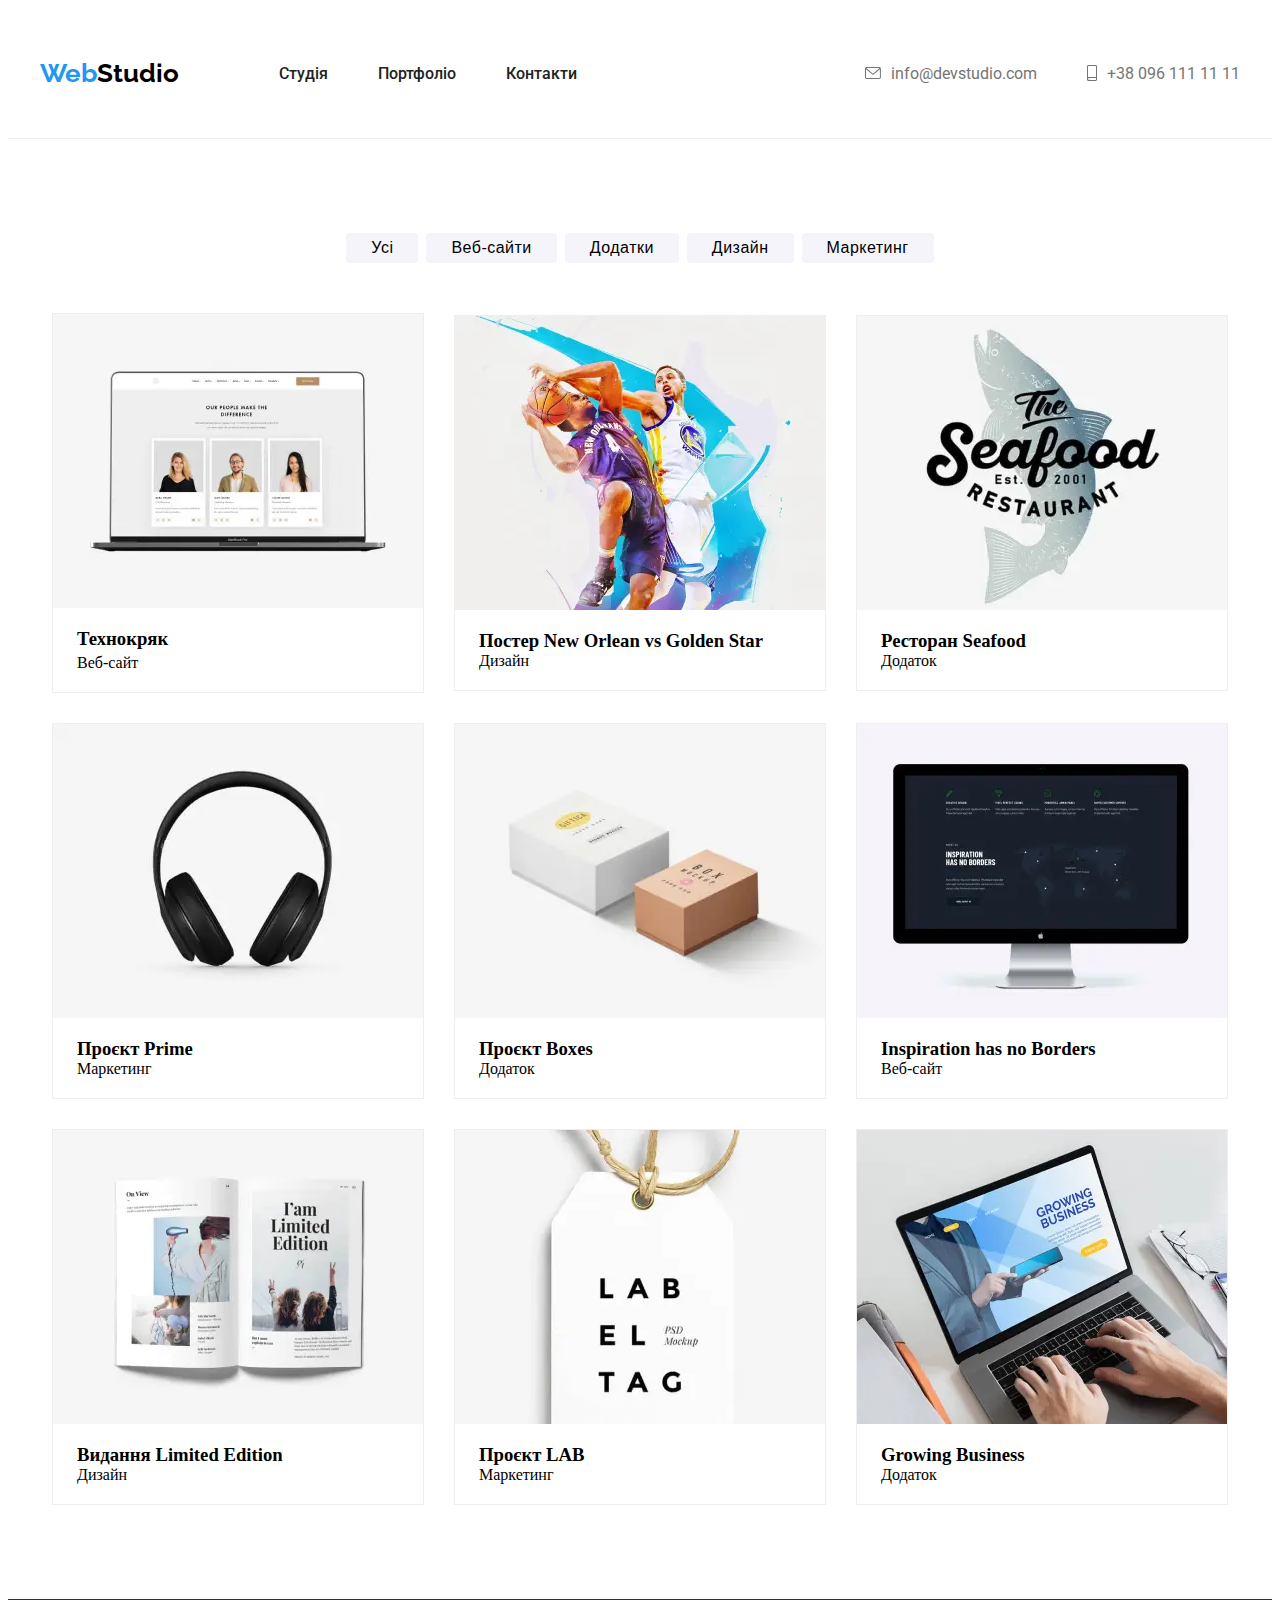
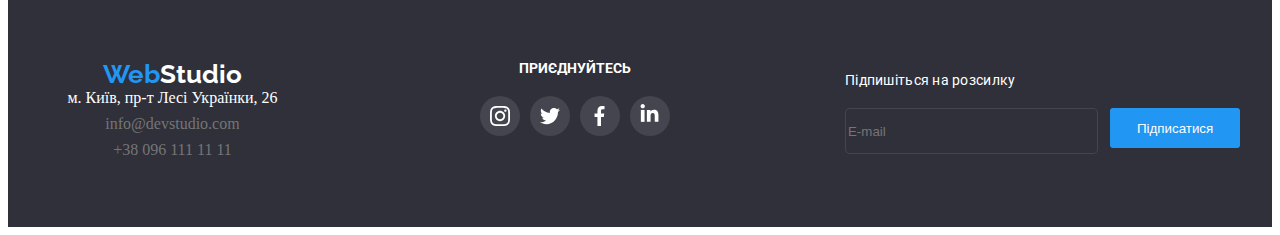
==== commit 34204291: "ww" ====
--- a/portfolio.html
+++ b/portfolio.html
@@ -88,63 +88,405 @@
             </ul>
             <ul class="portfolio-list">
                 <li class="portfolio-list-item">
-                    <img class="portfolio-img" src="./img/port1.png" alt="#">
+                    <div class="card">
+                    <picture>
+                        <source
+                        media="(min-width:1200px)"
+                        srcset="./img-portfolio/portfolio1-desc1x.webp 1x, ./img-portfolio/portfolio1-desc2x.webp 2px"
+                        type="image/webp"
+                        />
+                        <source
+                        media="(min-width:1200px)"
+                        srcset="./img-portfolio/portfolio1-desc1x.jpg 1x, ./img-portfolio/portfolio1-desc2x.jpg 2px"
+                        type="image/jpeg"
+                        />
+                        <source
+                        media="(min-width:768px)"
+                        srcset="./img-portfolio/portfolio1-tab1x.webp 1x, ./img-portfolio/portfolio1-tab2x.webp 2px"
+                        type="image/webp"
+                        />
+                        <source
+                        media="(min-width:768px)"
+                        srcset="./img-portfolio/portfolio1-tab1x.jpg 1x, ./img-portfolio/portfolio1-tab2x.jpg 2x"
+                        type="image/jpeg"
+                        />
+                        <source
+                         media="(max-width:767px)"
+                         srcset="./img-portfolio/portfolio1-mob1x.webp 1x, ./img-portfolio/portfolio1-mob2x.webp 2x"
+                         type="image/webp"
+                         />
+                        <source
+                        media="(max-width:767px)"
+                        srcset="./img-portfolio/portfolio1-mob1x.jpg 1x, ./img-portfolio/portfolio1-mob2x.jpg 2x"
+                        type="image/jpeg"
+                         />
+                         <img class="portfolio-img" src="./img-portfolio/portfolio1-desc1x.jpg" alt="#">
+                        </picture>
+                        <div class="overlay">
+                            <p>Ресурс пропонує комплексні пропозиції з різним рівнем функціоналу та сервісів.
+                                Все це дозволить відвідувачу отримати вичерпні відомості про компанію чи приватну особу.</p>
+                        </div>
+                    </div>
                     <div class="portfolio-list-content-wrap">
                     <h3 class="portfolio-list-title">Технокряк</h3>
                     <p class="content-text">Веб-сайт</p>
                 </div>
                 </li>
                 <li class="portfolio-list-item">
-                    <img class="portfolio--img" src="./img/port2.png" alt="#">
+                    <div class="card">
+                        <picture>
+                            <source
+                            media="(min-width:1200px)"
+                            srcset="./img-portfolio/portfolio2-desc1x.webp 1x, ./img-portfolio/portfolio2-desc2x.webp 2px"
+                            type="image/webp"
+                            />
+                            <source
+                            media="(min-width:1200px)"
+                            srcset="./img-portfolio/portfolio2-desc1x.jpg 1x, ./img-portfolio/portfolio2-desc2x.jpg 2px"
+                            type="image/jpeg"
+                            />
+                            <source
+                            media="(min-width:768px)"
+                            srcset="./img-portfolio/portfolio2-tab1x.webp 1x, ./img-portfolio/portfolio2-tab2x.webp 2px"
+                            type="image/webp"
+                            />
+                            <source
+                            media="(min-width:768px)"
+                            srcset="./img-portfolio/portfolio2-tab1x.jpg 1x, ./img-portfolio/portfolio2-tab2x.jpg 2x"
+                            type="image/jpeg"
+                            />
+                            <source
+                             media="(max-width:767px)"
+                             srcset="./img-portfolio/portfolio2-mob1x.webp 1x, ./img-portfolio/portfolio2-mob2x.webp 2x"
+                             type="image/webp"
+                             />
+                            <source
+                            media="(max-width:767px)"
+                            srcset="./img-portfolio/portfolio2-mob1x.jpg 1x, ./img-portfolio/portfolio2-mob2x.jpg 2x"
+                            type="image/jpeg"
+                             />
+                             <img class="portfolio-img" src="./img-portfolio/portfolio2-desc1x.jpg" alt="#">
+                            </picture>
+                            <div class="overlay">
+                                <p>Ресурс пропонує комплексні пропозиції з різним рівнем функціоналу та сервісів.
+                                    Все це дозволить відвідувачу отримати вичерпні відомості про компанію чи приватну особу.</p>
+                            </div>
+                        </div>
                     <div class="portfolio-list-content-wrap">
                     <h3 class="content-list-title">Постер New Orlean vs Golden Star</h3>
                     <p class="content-text">Дизайн</p>
                 </div>
                 </li>
                 <li class="portfolio-list-item">
-                    <img class="content-img" src="./img/port3.png" alt="#">
+                    <div class="card">
+                        <picture>
+                            <source
+                            media="(min-width:1200px)"
+                            srcset="./img-portfolio/portfolio3-desc1x.webp 1x, ./img-portfolio/portfolio3-desc2x.webp 2px"
+                            type="image/webp"
+                            />
+                            <source
+                            media="(min-width:1200px)"
+                            srcset="./img-portfolio/portfolio3-desc1x.jpg 1x, ./img-portfolio/portfolio3-desc2x.jpg 2px"
+                            type="image/jpeg"
+                            />
+                            <source
+                            media="(min-width:768px)"
+                            srcset="./img-portfolio/portfolio3-tab1x.webp 1x, ./img-portfolio/portfolio3-tab2x.webp 2px"
+                            type="image/webp"
+                            />
+                            <source
+                            media="(min-width:768px)"
+                            srcset="./img-portfolio/portfolio3-tab1x.jpg 1x, ./img-portfolio/portfolio3-tab2x.jpg 2x"
+                            type="image/jpeg"
+                            />
+                            <source
+                             media="(max-width:767px)"
+                             srcset="./img-portfolio/portfolio3-mob1x.webp 1x, ./img-portfolio/portfolio3-mob2x.webp 2x"
+                             type="image/webp"
+                             />
+                            <source
+                            media="(max-width:767px)"
+                            srcset="./img-portfolio/portfolio3-mob1x.jpg 1x, ./img-portfolio/portfolio3-mob2x.jpg 2x"
+                            type="image/jpeg"
+                             />
+                             <img class="portfolio-img" src="./img-portfolio/portfolio3-desc1x.jpg" alt="#">
+                            </picture>
+                            <div class="overlay">
+                                <p>Ресурс пропонує комплексні пропозиції з різним рівнем функціоналу та сервісів.
+                                    Все це дозволить відвідувачу отримати вичерпні відомості про компанію чи приватну особу.</p>
+                            </div>
+                        </div>
                     <div class="portfolio-list-content-wrap">
                     <h3 class="content-list-title">Ресторан Seafood</h3>
                     <p class="content-text">Додаток</p>
                 </div>
                 </li>
                 <li class="portfolio-list-item">
-                    <img class="content-img" src="./img/port4.png" alt="#">
+                    <div class="card">
+                        <picture>
+                            <source
+                            media="(min-width:1200px)"
+                            srcset="./img-portfolio/portfolio4-desc1x.webp 1x, ./img-portfolio/portfolio4-desc2x.webp 2px"
+                            type="image/webp"
+                            />
+                            <source
+                            media="(min-width:1200px)"
+                            srcset="./img-portfolio/portfolio4-desc1x.jpg 1x, ./img-portfolio/portfolio4-desc2x.jpg 2px"
+                            type="image/jpeg"
+                            />
+                            <source
+                            media="(min-width:768px)"
+                            srcset="./img-portfolio/portfolio4-tab1x.webp 1x, ./img-portfolio/portfolio4-tab2x.webp 2px"
+                            type="image/webp"
+                            />
+                            <source
+                            media="(min-width:768px)"
+                            srcset="./img-portfolio/portfolio4-tab1x.jpg 1x, ./img-portfolio/portfolio4-tab2x.jpg 2x"
+                            type="image/jpeg"
+                            />
+                            <source
+                             media="(max-width:767px)"
+                             srcset="./img-portfolio/portfolio4-mob1x.webp 1x, ./img-portfolio/portfolio4-mob2x.webp 2x"
+                             type="image/webp"
+                             />
+                            <source
+                            media="(max-width:767px)"
+                            srcset="./img-portfolio/portfolio4-mob1x.jpg 1x, ./img-portfolio/portfolio4-mob2x.jpg 2x"
+                            type="image/jpeg"
+                             />
+                             <img class="portfolio-img" src="./img-portfolio/portfolio4-desc1x.jpg" alt="#">
+                            </picture>
+                            <div class="overlay">
+                                <p>Ресурс пропонує комплексні пропозиції з різним рівнем функціоналу та сервісів.
+                                    Все це дозволить відвідувачу отримати вичерпні відомості про компанію чи приватну особу.</p>
+                            </div>
+                        </div>
                     <div class="portfolio-list-content-wrap">
                     <h3 class="content-list-title">Проєкт Prime</h3>
                     <p class="content-text">Маркетинг</p>
                 </div>
                 </li>
                 <li class="portfolio-list-item">
-                    <img class="content-img" src="./img/port5.png" alt="#">
+                    <div class="card">
+                        <picture>
+                            <source
+                            media="(min-width:1200px)"
+                            srcset="./img-portfolio/portfolio5-desc1x.webp 1x, ./img-portfolio/portfolio5-desc2x.webp 2px"
+                            type="image/webp"
+                            />
+                            <source
+                            media="(min-width:1200px)"
+                            srcset="./img-portfolio/portfolio5-desc1x.jpg 1x, ./img-portfolio/portfolio5-desc2x.jpg 2px"
+                            type="image/jpeg"
+                            />
+                            <source
+                            media="(min-width:768px)"
+                            srcset="./img-portfolio/portfolio5-tab1x.webp 1x, ./img-portfolio/portfolio5-tab2x.webp 2px"
+                            type="image/webp"
+                            />
+                            <source
+                            media="(min-width:768px)"
+                            srcset="./img-portfolio/portfolio5-tab1x.jpg 1x, ./img-portfolio/portfolio5-tab2x.jpg 2x"
+                            type="image/jpeg"
+                            />
+                            <source
+                             media="(max-width:767px)"
+                             srcset="./img-portfolio/portfolio5-mob1x.webp 1x, ./img-portfolio/portfolio5-mob2x.webp 2x"
+                             type="image/webp"
+                             />
+                            <source
+                            media="(max-width:767px)"
+                            srcset="./img-portfolio/portfolio5-mob1x.jpg 1x, ./img-portfolio/portfolio5-mob2x.jpg 2x"
+                            type="image/jpeg"
+                             />
+                             <img class="portfolio-img" src="./img-portfolio/portfolio5-desc1x.jpg" alt="#">
+                            </picture>
+                            <div class="overlay">
+                                <p>Ресурс пропонує комплексні пропозиції з різним рівнем функціоналу та сервісів.
+                                    Все це дозволить відвідувачу отримати вичерпні відомості про компанію чи приватну особу.</p>
+                            </div>
+                        </div>
                 <div class="portfolio-list-content-wrap">
                     <h3 class="content-list-title">Проєкт Boxes</h3>
                     <p class="content-text">Додаток</p>
                 </div>
                 </li>
                 <li class="portfolio-list-item">
-                    <img class="content-img" src="./img/port6.png" alt="#">
+                    <div class="card">
+                        <picture>
+                            <source
+                            media="(min-width:1200px)"
+                            srcset="./img-portfolio/portfolio6-desc1x.webp 1x, ./img-portfolio/portfolio6-desc2x.webp 2px"
+                            type="image/webp"
+                            />
+                            <source
+                            media="(min-width:1200px)"
+                            srcset="./img-portfolio/portfolio6-desc1x.jpg 1x, ./img-portfolio/portfolio6-desc2x.jpg 2px"
+                            type="image/jpeg"
+                            />
+                            <source
+                            media="(min-width:768px)"
+                            srcset="./img-portfolio/portfolio6-tab1x.webp 1x, ./img-portfolio/portfolio6-tab2x.webp 2px"
+                            type="image/webp"
+                            />
+                            <source
+                            media="(min-width:768px)"
+                            srcset="./img-portfolio/portfolio6-tab1x.jpg 1x, ./img-portfolio/portfolio6-tab2x.jpg 2x"
+                            type="image/jpeg"
+                            />
+                            <source
+                             media="(max-width:767px)"
+                             srcset="./img-portfolio/portfolio6-mob1x.webp 1x, ./img-portfolio/portfolio6-mob2x.webp 2x"
+                             type="image/webp"
+                             />
+                            <source
+                            media="(max-width:767px)"
+                            srcset="./img-portfolio/portfolio6-mob1x.jpg 1x, ./img-portfolio/portfolio6-mob2x.jpg 2x"
+                            type="image/jpeg"
+                             />
+                             <img class="portfolio-img" src="./img-portfolio/portfolio6-desc1x.jpg" alt="#">
+                            </picture>
+                            <div class="overlay">
+                                <p>Ресурс пропонує комплексні пропозиції з різним рівнем функціоналу та сервісів.
+                                    Все це дозволить відвідувачу отримати вичерпні відомості про компанію чи приватну особу.</p>
+                            </div>
+                        </div>
                     <div class="portfolio-list-content-wrap">
                     <h3 class="content-list-title">Inspiration has no Borders</h3>
                     <p class="content-text">Веб-сайт</p>
                 </div>
                 </li>
                 <li class="portfolio-list-item">
-                    <img class="content-img" src="./img/port7.png" alt="#">
+                    <div class="card">
+                        <picture>
+                            <source
+                            media="(min-width:1200px)"
+                            srcset="./img-portfolio/portfolio7-desc1x.webp 1x, ./img-portfolio/portfolio7-desc2x.webp 2px"
+                            type="image/webp"
+                            />
+                            <source
+                            media="(min-width:1200px)"
+                            srcset="./img-portfolio/portfolio7-desc1x.jpg 1x, ./img-portfolio/portfolio7-desc2x.jpg 2px"
+                            type="image/jpeg"
+                            />
+                            <source
+                            media="(min-width:768px)"
+                            srcset="./img-portfolio/portfolio7-tab1x.webp 1x, ./img-portfolio/portfolio7-tab2x.webp 2px"
+                            type="image/webp"
+                            />
+                            <source
+                            media="(min-width:768px)"
+                            srcset="./img-portfolio/portfolio7-tab1x.jpg 1x, ./img-portfolio/portfolio7-tab2x.jpg 2x"
+                            type="image/jpeg"
+                            />
+                            <source
+                             media="(max-width:767px)"
+                             srcset="./img-portfolio/portfolio7-mob1x.webp 1x, ./img-portfolio/portfolio7-mob2x.webp 2x"
+                             type="image/webp"
+                             />
+                            <source
+                            media="(max-width:767px)"
+                            srcset="./img-portfolio/portfolio7-mob1x.jpg 1x, ./img-portfolio/portfolio7-mob2x.jpg 2x"
+                            type="image/jpeg"
+                             />
+                             <img class="portfolio-img" src="./img-portfolio/portfolio7-desc1x.jpg" alt="#">
+                            </picture>
+                            <div class="overlay">
+                                <p>Ресурс пропонує комплексні пропозиції з різним рівнем функціоналу та сервісів.
+                                    Все це дозволить відвідувачу отримати вичерпні відомості про компанію чи приватну особу.</p>
+                            </div>
+                        </div>
                     <div class="portfolio-list-content-wrap">
                     <h3 class="content-list-title">Видання Limited Edition</h3>
                     <p class="content-text">Дизайн</p>
                 </div>
                 </li>
                 <li class="portfolio-list-item">
-                    <img class="content-img" src="./img/port8.png" alt="">
+                    <div class="card">
+                        <picture>
+                            <source
+                            media="(min-width:1200px)"
+                            srcset="./img-portfolio/portfolio8-desc1x.webp 1x, ./img-portfolio/portfolio8-desc2x.webp 2px"
+                            type="image/webp"
+                            />
+                            <source
+                            media="(min-width:1200px)"
+                            srcset="./img-portfolio/portfolio8-desc1x.jpg 1x, ./img-portfolio/portfolio8-desc2x.jpg 2px"
+                            type="image/jpeg"
+                            />
+                            <source
+                            media="(min-width:768px)"
+                            srcset="./img-portfolio/portfolio8-tab1x.webp 1x, ./img-portfolio/portfolio8-tab2x.webp 2px"
+                            type="image/webp"
+                            />
+                            <source
+                            media="(min-width:768px)"
+                            srcset="./img-portfolio/portfolio8-tab1x.jpg 1x, ./img-portfolio/portfolio8-tab2x.jpg 2x"
+                            type="image/jpeg"
+                            />
+                            <source
+                             media="(max-width:767px)"
+                             srcset="./img-portfolio/portfolio8-mob1x.webp 1x, ./img-portfolio/portfolio8-mob2x.webp 2x"
+                             type="image/webp"
+                             />
+                            <source
+                            media="(max-width:767px)"
+                            srcset="./img-portfolio/portfolio8-mob1x.jpg 1x, ./img-portfolio/portfolio8-mob2x.jpg 2x"
+                            type="image/jpeg"
+                             />
+                             <img class="portfolio-img" src="./img-portfolio/portfolio8-desc1x.jpg" alt="#">
+                            </picture>
+                            <div class="overlay">
+                                <p>Ресурс пропонує комплексні пропозиції з різним рівнем функціоналу та сервісів.
+                                    Все це дозволить відвідувачу отримати вичерпні відомості про компанію чи приватну особу.</p>
+                            </div>
+                        </div>
                     <div class="portfolio-list-content-wrap">
                     <h3 class="content-list-title">Проєкт LAB</h3>
                     <p class="content-text">Маркетинг</p>
                 </div>
                 </li>
                 <li class="portfolio-list-item">
-                    <img class="content-img" src="./img/port9.png" alt="#">
+                    <div class="card">
+                        <picture>
+                            <source
+                            media="(min-width:1200px)"
+                            srcset="./img-portfolio/portfolio9-desc1x.webp 1x, ./img-portfolio/portfolio9-desc2x.webp 2px"
+                            type="image/webp"
+                            />
+                            <source
+                            media="(min-width:1200px)"
+                            srcset="./img-portfolio/portfolio9-desc1x.jpg 1x, ./img-portfolio/portfolio9-desc2x.jpg 2px"
+                            type="image/jpeg"
+                            />
+                            <source
+                            media="(min-width:768px)"
+                            srcset="./img-portfolio/portfolio9-tab1x.webp 1x, ./img-portfolio/portfolio9-tab2x.webp 2px"
+                            type="image/webp"
+                            />
+                            <source
+                            media="(min-width:768px)"
+                            srcset="./img-portfolio/portfolio9-tab1x.jpg 1x, ./img-portfolio/portfolio9-tab2x.jpg 2x"
+                            type="image/jpeg"
+                            />
+                            <source
+                             media="(max-width:767px)"
+                             srcset="./img-portfolio/portfolio9-mob1x.webp 1x, ./img-portfolio/portfolio9-mob2x.webp 2x"
+                             type="image/webp"
+                             />
+                            <source
+                            media="(max-width:767px)"
+                            srcset="./img-portfolio/portfolio9-mob1x.jpg 1x, ./img-portfolio/portfolio9-mob2x.jpg 2x"
+                            type="image/jpeg"
+                             />
+                             <img class="portfolio-img" src="./img-portfolio/portfolio9-desc1x.jpg" alt="#">
+                            </picture>
+                            <div class="overlay">
+                                <p>Ресурс пропонує комплексні пропозиції з різним рівнем функціоналу та сервісів.
+                                    Все це дозволить відвідувачу отримати вичерпні відомості про компанію чи приватну особу.</p>
+                            </div>
+                        </div>
                     <div class="portfolio-list-content-wrap">
                     <h3 class="content-list-title">Growing Business</h3>
                     <p class="content-text">Додаток</p>
@@ -159,42 +501,45 @@
                 <a class="logo" href=""><span class="web">Web</span><span class="footer-logo">Studio</span></a>
                 <address class="address">
                     <ul class="footer-list">
-                        <li class="footer-list-item1"><a class="footer-list-link1" href="">м. Київ, пр-т Лесі Українки, 26</a></li>
-                        <li class="footer-list-item2"><a class="footer-list-link2" href="">info@devstudio.com</a></li>
-                        <li class="footer-list-item2"><a class="footer-list-link2" href="">+38 096 111 11 11</a></li>
+                        <li class="footer-list-item"><a class="footer-list-link1" href="">м. Київ, пр-т Лесі Українки, 26</a></li>
+                        <li class="footer-list-item"><a class="footer-list-link2" href="">info@devstudio.com</a></li>
+                        <li class="footer-list-item"><a class="footer-list-link2" href="">+38 096 111 11 11</a></li>
                     </ul>
                 </address>
                 </div>
                 <div class="social">
                     <h2 class="social-title">приєднуйтесь</h2>
                 <ul class="social-list">
-                    <li class="social-list-item"><a href="" class="footer-list-contact-link">
-                        <svg width="20" height="20">
+                    <li class="social-list-item"><a href="" class="social-list-link">
+                        <svg width="20" height="20" class="social-list-icon">
                             <use href="./symbol-defs.svg#icon-instagram"></use>
                         </svg>
-                    </a></li>
-                    <li class="social-list-item"><a href="" class="footer-list-contact-link">
-                        <svg width="20" height="20">
+                    </a>
+                </li>
+                    <li class="social-list-item"><a href="" class="social-list-link">
+                        <svg width="20" height="20" class="social-list-icon">
                             <use href="./symbol-defs.svg#icon-twitter"></use>
                         </svg>
                     </a></li>
-                    <li class="social-list-item"><a href="" class="footer-list-contact-link">
-                        <svg width="20" height="20">
+                    <li class="social-list-item"><a href="" class="social-list-link">
+                        <svg width="20" height="20" class="social-list-icon">
                             <use href="./symbol-defs.svg#icon-Vector"></use>
                         </svg>
                     </a></li>
-                    <li class="social-list-item"><a href="" class="footer-list-contact-link">
-                        <svg width="25" height="25">
+                    <li class="social-list-item"><a href="" class="social-list-link">
+                        <svg width="25" height="25" class="social-list-icon">
                             <use href="./symbol-defs.svg#icon-linkedin"></use>
                         </svg>
                     </a></li>
                 </ul>
-                </div> 
-                <div class="footer-content-third-blok">
-                    <h2 class="footer-input-title">Підпишіться на розсилку</h2>
+                </div>
+                <div>
+                <p class="footer-form-text">Підпишіться на розсилку</p>
+                <form class="footer-form" action="">
                     <input type="text" class="footer-input" placeholder="E-mail">
                     <button class="footer-button">Підписатися</button>
-                </div>
+                </form>
+            </div>
             </div>
         </footer>
 </body>
--- a/css/main.min.css
+++ b/css/main.min.css
@@ -1 +1 @@
-ul{margin:0;list-style:none;padding:0}h1,h2,h3,h4,h5,h6,p{margin:0}a{text-decoration:none}button{border:none;cursor:pointer}address{font-style:normal}img{display:block}textarea{resize:none}.header{padding:25px 0;border-bottom:1px solid #ececec}.header-container{display:-webkit-box;display:-ms-flexbox;display:flex;gap:93px;-webkit-box-align:center;-ms-flex-align:center;align-items:center}.header-wrapper{display:-webkit-box;display:-ms-flexbox;display:flex;-webkit-box-align:center;-ms-flex-align:center;align-items:center;-webkit-box-pack:center;-ms-flex-pack:center;justify-content:center;height:80px;gap:100px}.logo{font-family:"Raleway",sans-serif;font-weight:700;font-size:26px;color:#000;text-decoration:none}.web{font-family:"Raleway",sans-serif;font-weight:700;font-size:26px;color:#2196f3}.nav-list{display:none;gap:50px}@media screen and (min-width: 767px){.nav-list{display:-webkit-box;display:-ms-flexbox;display:flex;gap:50px}}.nav-list-item{font-family:"Roboto";color:#000}.nav-list-link{position:relative;font-family:"Roboto";font-weight:500;text-decoration:none;color:#212121}.nav-list-link:hover{color:#2196f3}.nav-list-link::after{content:"";position:absolute;left:0;right:0;bottom:0;height:2px;background-color:#2196f3;-webkit-transform:scaleX(0);transform:scaleX(0);-webkit-transform-origin:bottom right;transform-origin:bottom right;-webkit-transition:trasform .3s ease-out;transition:trasform .3s ease-out}.contact-list{color:#757575;display:none}@media screen and (min-width: 767px){.contact-list{display:-webkit-box;display:-ms-flexbox;display:flex;-webkit-box-orient:vertical;-webkit-box-direction:normal;-ms-flex-direction:column;flex-direction:column;gap:10px;margin-left:auto}}@media screen and (min-width: 1199px){.contact-list{-webkit-box-orient:horizontal;-webkit-box-direction:normal;-ms-flex-direction:row;flex-direction:row;gap:50px}}.contact-list-link{display:-webkit-box;display:-ms-flexbox;display:flex;-webkit-box-align:center;-ms-flex-align:center;align-items:center;gap:10px;font-family:"Roboto",sans-serif;color:inherit}.contact-list-link:hover{color:#2196f3}.mob-menu-open-btn{background-color:rgba(0,0,0,0)}@media screen and (min-width: 767px){.mob-menu-open-btn{display:none}}.mob-menu-close-btn{background-color:rgba(0,0,0,0);top:10px;left:15px;margin:0 auto}.contact-list-icon{fill:currentColor}.hero{background-color:#2f303a;padding:118px 0}@media screen and (min-width: 1199px){.hero{padding:200px 0}}.hero-title{font-family:Roboto;font-weight:900;line-height:42px;letter-spacing:.06em;text-align:center;color:#fff;text-transform:uppercase;margin:0 auto;margin-bottom:30px;max-width:360;font-size:26px}@media screen and (min-width: 1199px){.hero-title{font-size:44px;max-width:696px;line-height:60px}}.hero-btn{display:block;width:216px;height:50px;font-size:16px;font-weight:700;line-height:1.9;letter-spacing:.06em;text-align:center;margin:0 auto;border-radius:4px;color:#fff;background-color:#2196f3}.team{background-color:#f5f4fa}.team-title{display:-webkit-box;display:-ms-flexbox;display:flex;-webkit-box-align:center;-ms-flex-align:center;align-items:center;-webkit-box-pack:center;-ms-flex-pack:center;justify-content:center;text-align:center;margin-top:40px;padding-top:40px;font-size:30px;font-weight:700;letter-spacing:.03em}.team-list{margin-top:30px;padding-bottom:50px}@media screen and (min-width: 767px){.team-list{display:-webkit-box;display:-ms-flexbox;display:flex;-ms-flex-wrap:wrap;flex-wrap:wrap;-webkit-box-pack:center;-ms-flex-pack:center;justify-content:center;-webkit-box-align:center;-ms-flex-align:center;align-items:center;gap:30px}}@media screen and (min-width: 1199px){.team-list{display:-webkit-box;display:-ms-flexbox;display:flex;gap:30px}}.team-list-item{font-family:Roboto;font-size:16px;font-weight:500px;line-height:18.75px;letter-spacing:.03em;text-align:center;background-color:#fff}.team-list-img{width:260px;height:240px}.team-list-title{text-align:center;font-size:17px;margin-top:15px;margin-bottom:15px}.team-list-text{text-align:center;font-size:14px;color:#757575;margin-bottom:10px}.team-list-contact{display:-webkit-box;display:-ms-flexbox;display:flex;-webkit-box-pack:center;-ms-flex-pack:center;justify-content:center;-webkit-box-align:center;-ms-flex-align:center;align-items:center;gap:20px;margin-bottom:15px}.team-list-contact-link{border-radius:50%;width:44px;height:44px;display:-webkit-box;display:-ms-flexbox;display:flex;-webkit-box-pack:center;-ms-flex-pack:center;justify-content:center;-webkit-box-align:center;-ms-flex-align:center;align-items:center;color:#afb1b8}.team-list-contact-link:hover{background-color:#2196f3;color:#fff}.team .team-link{border-radius:50%;width:25px;height:25px}.team .team-link:hover{background-color:#2196f3}.team-list-contact-icon{fill:currentColor}.features{margin-top:25px}@media screen and (min-width: 768px){.features-list{display:-webkit-box;display:-ms-flexbox;display:flex;-ms-flex-wrap:wrap;flex-wrap:wrap;gap:30px;-webkit-box-pack:center;-ms-flex-pack:center;justify-content:center}}@media screen and (min-width: 1199px){.features-list{display:-webkit-box;display:-ms-flexbox;display:flex;-webkit-box-pack:center;-ms-flex-pack:center;justify-content:center;gap:30px}}.features-list-item{margin-bottom:30px}.features-list-text{color:#757575;font-size:15px}.features-list-title{margin-bottom:10px;font-size:10px;margin-top:30px}.features-list-box{-webkit-box-align:center;-ms-flex-align:center;align-items:center;-webkit-box-pack:center;-ms-flex-pack:center;justify-content:center;background-color:#f5f4fa;width:270px;height:120px}.features-icon{margin-top:11%;margin-left:35%}.container{padding-left:15px;padding-right:15px;margin:0 auto}@media screen and (min-width: 768px){.container{width:768px}}@media screen and (min-width: 1199px){.container{width:1200px}}.clients{padding:60px 0}.clients-title{text-align:center;-webkit-box-pack:center;-ms-flex-pack:center;justify-content:center;margin-bottom:50px;font-family:"Roboto",sans-serif}.brands{-webkit-box-pack:center;-ms-flex-pack:center;justify-content:center;display:-webkit-box;display:-ms-flexbox;display:flex;gap:30px;-ms-flex-wrap:wrap;flex-wrap:wrap}.brands-link{display:-webkit-box;display:-ms-flexbox;display:flex;width:170px;height:92px;border-radius:4px;border:1px solid #afb1b8;background-color:#fff;-webkit-box-pack:center;-ms-flex-pack:center;justify-content:center;-webkit-box-align:center;-ms-flex-align:center;align-items:center;color:#afb1b8;-webkit-transition:.2s;transition:.2s}.brands-link:hover{color:#2196f3;border:1px solid #2196f3}.brands-icon{fill:currentColor}.work{display:none}@media screen and (min-width: 1199px){.work{display:block}}.work-title{text-align:center;font-size:30px}.work-list{display:-webkit-box;display:-ms-flexbox;display:flex;list-style:none;-webkit-box-pack:center;-ms-flex-pack:center;justify-content:center;-webkit-box-align:center;-ms-flex-align:center;align-items:center;padding-left:10px;margin-top:25px}.work-list-item{padding-left:20px}.footer{background-color:#2f303a;padding:60px 0}@media screen and (min-width: 767px){.footer-container{display:-webkit-box;display:-ms-flexbox;display:flex;gap:70px}}@media screen and (min-width: 767px){.footer-wrap{display:-webkit-box;display:-ms-flexbox;display:flex;gap:175px;-webkit-box-pack:center;-ms-flex-pack:center;justify-content:center;-webkit-box-align:center;-ms-flex-align:center;align-items:center}}.footer-logo{color:#fff}.footer-list{list-style:none}.footer-list-item{margin-bottom:8px}.footer-list-link1{text-decoration:none;color:#fff}.footer-list-link2{text-decoration:none;color:#757575}.footer-info{margin:0 auto;text-align:center}.social-list-item{display:-webkit-box;display:-ms-flexbox;display:flex;border-radius:50%;background-color:rgba(255,255,255,.1);width:40px;height:40px;-webkit-box-align:center;-ms-flex-align:center;align-items:center;-webkit-box-pack:center;-ms-flex-pack:center;justify-content:center}.footer-list-item{margin-bottom:8px}.footer-form{margin:0 auto;text-align:center}@media screen and (min-width: 1199px){.footer-form{display:-webkit-box;display:-ms-flexbox;display:flex;gap:12px}}.footer-input{display:block;width:100%;margin-top:20px;border:1px solid rgba(255,255,255,.1);border-radius:5px;height:42px}.footer-button{display:block;margin:0 auto;margin-top:20px}@media screen and (min-width: 1199px){.footer-button{display:inline-block}}.footer-form-text{font-family:Roboto;font-size:14px;color:#fff;letter-spacing:.02em;line-height:16.41px}.social-title{font-family:"Roboto",sans-serif;font-weight:700;font-size:14px;color:#fff;text-transform:uppercase;margin-bottom:20px;text-align:center}.social-list{display:-webkit-box;display:-ms-flexbox;display:flex;-webkit-box-pack:center;-ms-flex-pack:center;justify-content:center;-webkit-box-align:center;-ms-flex-align:center;align-items:center;gap:10px;padding-bottom:30px}.social-list-link{border-radius:50%;width:44px;height:44px;display:-webkit-box;display:-ms-flexbox;display:flex;-webkit-box-pack:center;-ms-flex-pack:center;justify-content:center;-webkit-box-align:center;-ms-flex-align:center;align-items:center;color:#fff}.social-list-link:hover{background-color:#2196f3}.social-list-icon{fill:currentColor}.portfolio{padding:94px 0}.portfolio-bar{display:-webkit-box;display:-ms-flexbox;display:flex;-webkit-box-pack:start;-ms-flex-pack:start;justify-content:flex-start;gap:8px;margin-bottom:50px;-ms-flex-wrap:wrap;flex-wrap:wrap}@media screen and (min-width: 768px){.portfolio-bar{-webkit-box-pack:center;-ms-flex-pack:center;justify-content:center}}.portfolio-button{border-radius:4px;letter-spacing:.03em;color:#000;background-color:#f5f4fa;padding:6px 25px;font-size:16px}.portfolio-list{display:-webkit-box;display:-ms-flexbox;display:flex;-ms-flex-wrap:wrap;flex-wrap:wrap;-webkit-box-pack:center;-ms-flex-pack:center;justify-content:center;-webkit-box-align:center;-ms-flex-align:center;align-items:center;gap:30px}.portfolio-list-item{border:1px solid #eee}.portfolio-list-content-wrap{padding:20px 24px}.portfolio-list-title{margin-bottom:4px}.modal{position:absolute;top:50%;left:50%;min-width:450px;padding:40px;background-color:#fff;-webkit-transform:translate(-50%, -50%);transform:translate(-50%, -50%)}.modal-title{font-family:Roboto;font-size:20px;font-weight:700;line-height:30px;letter-spacing:.02em;text-align:center;color:#212121}.modal-btn{width:200px;height:50px;border-radius:4px;background-color:#2169f3;color:#fff;cursor:pointer;display:block;margin:0 auto}.form-modal-label{display:block;margin-bottom:10px}.form-modal-input{width:370px;height:40px;border-radius:1px;border:1px solid #212121}.form-modal-span{display:block;margin-bottom:4px}.form-modal-textarea{resize:none;margin-top:4px;padding:12px 16px 12px 16px;width:100%;height:120px;color:#000;border-radius:4px;background-color:rgba(0,0,0,0);border:1px solid rgba(33,33,33,.2)}.btn-modal-close{color:#212121;position:fixed;right:8px;top:8px;display:-webkit-box;display:-ms-flexbox;display:flex;width:30px;height:30px;-webkit-box-pack:center;-ms-flex-pack:center;justify-content:center;-webkit-box-align:center;-ms-flex-align:center;align-items:center;background-color:rgba(0,0,0,0);border-radius:50%;border:1px solid rgba(0,0,0,.1)}.modal-span{position:relative}.modal-icon-close{fill:currentColor}.backdrop.is-hidden{opacity:0;pointer-events:none}.backdrop{position:fixed;top:0;left:0;width:100%;height:100%;background-color:rgba(0,0,0,.5);opacity:1}.mob-menu{position:fixed;z-index:1;top:0;left:0;background-color:#fff;width:100vw;height:100vh;padding:48px 40px}.mob-menu-container{display:-webkit-box;display:-ms-flexbox;display:flex;-webkit-box-orient:vertical;-webkit-box-direction:normal;-ms-flex-direction:column;flex-direction:column;-webkit-box-pack:justify;-ms-flex-pack:justify;justify-content:space-between}.mob-menu-nav-list-item{padding:32px}.mob-menu-nav-list-link{font-family:Roboto;font-size:40px;font-weight:500;line-height:46.88px;letter-spacing:.04em;text-align:left;color:#212121}.mob-menu-nav-list-link:hover{color:#2196f3}.mob-menu-contact-list{margin-top:225px;margin-bottom:44px}.mob-menu-contact-list-item{margin-bottom:32px}.mob-menu-contact-list-link-tel{font-family:Roboto;font-size:32px;font-weight:500;line-height:39.84px;letter-spacing:.02em;text-align:left;color:#2196f3}.mob-menu-contact-list-link-mail{font-family:Roboto;font-size:24px;font-weight:500;line-height:28.13px;letter-spacing:.02;text-align:left;color:#757575}.mob-menu-social-list{display:-webkit-box;display:-ms-flexbox;display:flex;gap:20px}.mob-menu-social-list-link{font-family:Roboto;font-size:18px;font-weight:500;line-height:22px;letter-spacing:.02em;text-align:left;color:#2196f3}.is-hidden{opacity:0;pointer-events:none;visibility:hidden}/*# sourceMappingURL=main.min.css.map */+ul{margin:0;list-style:none;padding:0}h1,h2,h3,h4,h5,h6,p{margin:0}a{text-decoration:none}button{border:none;cursor:pointer}address{font-style:normal}img{display:block}textarea{resize:none}.header{padding:25px 0;border-bottom:1px solid #ececec}.header-container{display:-webkit-box;display:-ms-flexbox;display:flex;gap:93px;-webkit-box-align:center;-ms-flex-align:center;align-items:center}.header-wrapper{display:-webkit-box;display:-ms-flexbox;display:flex;-webkit-box-align:center;-ms-flex-align:center;align-items:center;-webkit-box-pack:center;-ms-flex-pack:center;justify-content:center;height:80px;gap:100px}.logo{font-family:"Raleway",sans-serif;font-weight:700;font-size:26px;color:#000;text-decoration:none}.web{font-family:"Raleway",sans-serif;font-weight:700;font-size:26px;color:#2196f3}.nav-list{display:none;gap:50px}@media screen and (min-width: 767px){.nav-list{display:-webkit-box;display:-ms-flexbox;display:flex;gap:50px}}.nav-list-item{font-family:"Roboto";color:#000}.nav-list-link{position:relative;font-family:"Roboto";font-weight:500;text-decoration:none;color:#212121}.nav-list-link:hover{color:#2196f3}.nav-list-link::after{content:"";position:absolute;left:0;right:0;bottom:0;height:2px;background-color:#2196f3;-webkit-transform:scaleX(0);transform:scaleX(0);-webkit-transform-origin:bottom right;transform-origin:bottom right;-webkit-transition:trasform .3s ease-out;transition:trasform .3s ease-out}.contact-list{color:#757575;display:none}@media screen and (min-width: 767px){.contact-list{display:-webkit-box;display:-ms-flexbox;display:flex;-webkit-box-orient:vertical;-webkit-box-direction:normal;-ms-flex-direction:column;flex-direction:column;gap:10px;margin-left:auto}}@media screen and (min-width: 1199px){.contact-list{-webkit-box-orient:horizontal;-webkit-box-direction:normal;-ms-flex-direction:row;flex-direction:row;gap:50px}}.contact-list-link{display:-webkit-box;display:-ms-flexbox;display:flex;-webkit-box-align:center;-ms-flex-align:center;align-items:center;gap:10px;font-family:"Roboto",sans-serif;color:inherit}.contact-list-link:hover{color:#2196f3}.mob-menu-open-btn{background-color:rgba(0,0,0,0)}@media screen and (min-width: 767px){.mob-menu-open-btn{display:none}}.mob-menu-close-btn{background-color:rgba(0,0,0,0);top:10px;left:15px;margin:0 auto}.contact-list-icon{fill:currentColor}.hero{padding:118px 0;padding:118px 0;background-image:-webkit-gradient(linear, left top, right top, from(rgba(47, 48, 58, 0.4)), to(rgba(47, 48, 58, 0.4))),url("../img/header-mob1x.jpg");background-image:linear-gradient(to right, rgba(47, 48, 58, 0.4), rgba(47, 48, 58, 0.4)),url("../img/header-mob1x.jpg");background-size:cover;background-repeat:no-repeat;background-position:center}@supports(background-image: url("../img/header-mob1x.webp")){.hero{background-image:-webkit-gradient(linear, left top, right top, from(rgba(47, 48, 58, 0.4)), to(rgba(47, 48, 58, 0.4))),url("../img/header-mob1x.webp");background-image:linear-gradient(to right, rgba(47, 48, 58, 0.4), rgba(47, 48, 58, 0.4)),url("../img/header-mob1x.webp")}}@media(min-device-pixel-ratio: 2),(-webkit-min-device-pixel-ratio: 2),(min-resolution: 192dpi),(min-resolution: 2dppx){.hero{background-image:-webkit-gradient(linear, left top, right top, from(rgba(47, 48, 58, 0.4)), to(rgba(47, 48, 58, 0.4))),url("../img/header-mob2x.jpg");background-image:linear-gradient(to right, rgba(47, 48, 58, 0.4), rgba(47, 48, 58, 0.4)),url("../img/header-mob2x.jpg")}@supports(background-image: url("../img/header-mob2x.webp")){.hero{background-image:-webkit-gradient(linear, left top, right top, from(rgba(47, 48, 58, 0.4)), to(rgba(47, 48, 58, 0.4))),url("../img/header-mob2x.webp");background-image:linear-gradient(to right, rgba(47, 48, 58, 0.4), rgba(47, 48, 58, 0.4)),url("../img/header-mob2x.webp")}}}@media(min-device-pixel-ratio: 3),(-webkit-min-device-pixel-ratio: 3),(min-resolution: 288dpi),(min-resolution: 3dppx){.hero{background-image:-webkit-gradient(linear, left top, right top, from(rgba(47, 48, 58, 0.4)), to(rgba(47, 48, 58, 0.4))),url("../img/header-mob3x.jpg");background-image:linear-gradient(to right, rgba(47, 48, 58, 0.4), rgba(47, 48, 58, 0.4)),url("../img/header-mob3x.jpg")}@supports(background-image: url("../img/header-mob3x.webp")){.hero{background-image:-webkit-gradient(linear, left top, right top, from(rgba(47, 48, 58, 0.4)), to(rgba(47, 48, 58, 0.4))),url("../img/header-mob3x.webp");background-image:linear-gradient(to right, rgba(47, 48, 58, 0.4), rgba(47, 48, 58, 0.4)),url("../img/header-mob3x.webp")}}}@media screen and (min-width: 768px){.hero{background-image:-webkit-gradient(linear, left top, right top, from(rgba(47, 48, 58, 0.4)), to(rgba(47, 48, 58, 0.4))),url("../img/header-tab1x.jpg");background-image:linear-gradient(to right, rgba(47, 48, 58, 0.4), rgba(47, 48, 58, 0.4)),url("../img/header-tab1x.jpg")}@supports(background-image: url("../img/header-tab1x.webp")){.hero{background-image:-webkit-gradient(linear, left top, right top, from(rgba(47, 48, 58, 0.4)), to(rgba(47, 48, 58, 0.4))),url("../img/header-tab1x.webp");background-image:linear-gradient(to right, rgba(47, 48, 58, 0.4), rgba(47, 48, 58, 0.4)),url("../img/header-tab1x.webp")}}}@media screen and (min-width: 768px)and (min-device-pixel-ratio: 2),screen and (min-width: 768px)and (-webkit-min-device-pixel-ratio: 2),screen and (min-width: 768px)and (min-resolution: 192dpi),screen and (min-width: 768px)and (min-resolution: 2dppx){.hero{background-image:-webkit-gradient(linear, left top, right top, from(rgba(47, 48, 58, 0.4)), to(rgba(47, 48, 58, 0.4))),url("../img/header-tab2x.jpg");background-image:linear-gradient(to right, rgba(47, 48, 58, 0.4), rgba(47, 48, 58, 0.4)),url("../img/header-tab2x.jpg")}@supports(background-image: url("../img/header-tab2x.webp")){.hero{background-image:-webkit-gradient(linear, left top, right top, from(rgba(47, 48, 58, 0.4)), to(rgba(47, 48, 58, 0.4))),url("../img/header-tab2x.webp");background-image:linear-gradient(to right, rgba(47, 48, 58, 0.4), rgba(47, 48, 58, 0.4)),url("../img/header-tab2x.webp")}}}@media screen and (min-width: 768px)and (min-device-pixel-ratio: 3),screen and (min-width: 768px)and (-webkit-min-device-pixel-ratio: 3),screen and (min-width: 768px)and (min-resolution: 288dpi),screen and (min-width: 768px)and (min-resolution: 3dppx){.hero{background-image:-webkit-gradient(linear, left top, right top, from(rgba(47, 48, 58, 0.4)), to(rgba(47, 48, 58, 0.4))),url("../img/header-tab3x.jpg");background-image:linear-gradient(to right, rgba(47, 48, 58, 0.4), rgba(47, 48, 58, 0.4)),url("../img/header-tab3x.jpg")}@supports(background-image: url("../img/header-tab3x.webp")){.hero{background-image:-webkit-gradient(linear, left top, right top, from(rgba(47, 48, 58, 0.4)), to(rgba(47, 48, 58, 0.4))),url("../img/header-tab3x.webp");background-image:linear-gradient(to right, rgba(47, 48, 58, 0.4), rgba(47, 48, 58, 0.4)),url("../img/header-tab3x.webp")}}}@media screen and (min-width: 1200px){.hero{padding:200px 0;background-image:-webkit-gradient(linear, left top, right top, from(rgba(47, 48, 58, 0.4)), to(rgba(47, 48, 58, 0.4))),url("../img/header-desc1x.jpg");background-image:linear-gradient(to right, rgba(47, 48, 58, 0.4), rgba(47, 48, 58, 0.4)),url("../img/header-desc1x.jpg")}@supports(background-image: url("../img/header-desc1x.webp")){.hero{background-image:-webkit-gradient(linear, left top, right top, from(rgba(47, 48, 58, 0.4)), to(rgba(47, 48, 58, 0.4))),url("../img/header-desc1x.webp");background-image:linear-gradient(to right, rgba(47, 48, 58, 0.4), rgba(47, 48, 58, 0.4)),url("../img/header-desc1x.webp")}}}@media screen and (min-width: 1200px)and (min-device-pixel-ratio: 2),screen and (min-width: 1200px)and (-webkit-min-device-pixel-ratio: 2),screen and (min-width: 1200px)and (min-resolution: 192dpi),screen and (min-width: 1200px)and (min-resolution: 2dppx){.hero{background-image:-webkit-gradient(linear, left top, right top, from(rgba(47, 48, 58, 0.4)), to(rgba(47, 48, 58, 0.4))),url("../img/header-desc2x.jpg");background-image:linear-gradient(to right, rgba(47, 48, 58, 0.4), rgba(47, 48, 58, 0.4)),url("../img/header-desc2x.jpg")}@supports(background-image: url("../img/header-desc2x.webp")){.hero{background-image:-webkit-gradient(linear, left top, right top, from(rgba(47, 48, 58, 0.4)), to(rgba(47, 48, 58, 0.4))),url("../img/header-desc2x.webp");background-image:linear-gradient(to right, rgba(47, 48, 58, 0.4), rgba(47, 48, 58, 0.4)),url("../img/header-desc2x.webp")}}}@media screen and (min-width: 1200px)and (min-device-pixel-ratio: 3),screen and (min-width: 1200px)and (-webkit-min-device-pixel-ratio: 3),screen and (min-width: 1200px)and (min-resolution: 288dpi),screen and (min-width: 1200px)and (min-resolution: 3dppx){.hero{background-image:-webkit-gradient(linear, left top, right top, from(rgba(47, 48, 58, 0.4)), to(rgba(47, 48, 58, 0.4))),url("../img/header-desc3x.jpg");background-image:linear-gradient(to right, rgba(47, 48, 58, 0.4), rgba(47, 48, 58, 0.4)),url("../img/header-desc3x.jpg")}@supports(background-image: url("../img/header-desc3x.webp")){.hero{background-image:-webkit-gradient(linear, left top, right top, from(rgba(47, 48, 58, 0.4)), to(rgba(47, 48, 58, 0.4))),url("../img/header-desc3x.webp");background-image:linear-gradient(to right, rgba(47, 48, 58, 0.4), rgba(47, 48, 58, 0.4)),url("../img/header-desc3x.webp")}}}.hero-title{font-family:Roboto;font-weight:900;line-height:42px;letter-spacing:.06em;text-align:center;color:#fff;text-transform:uppercase;margin:0 auto;margin-bottom:30px;max-width:360;font-size:26px}@media screen and (min-width: 1199px){.hero-title{font-size:44px;max-width:696px;line-height:60px}}.hero-btn{display:block;width:216px;height:50px;font-size:16px;font-weight:700;line-height:1.9;letter-spacing:.06em;text-align:center;margin:0 auto;border-radius:4px;color:#fff;background-color:#2196f3}.team{background-color:#f5f4fa}.team-title{display:-webkit-box;display:-ms-flexbox;display:flex;-webkit-box-align:center;-ms-flex-align:center;align-items:center;-webkit-box-pack:center;-ms-flex-pack:center;justify-content:center;text-align:center;margin-top:40px;padding-top:40px;font-size:30px;font-weight:700;letter-spacing:.03em}.team-list{margin-top:30px;padding-bottom:50px}@media screen and (min-width: 767px){.team-list{display:-webkit-box;display:-ms-flexbox;display:flex;-ms-flex-wrap:wrap;flex-wrap:wrap;-webkit-box-pack:center;-ms-flex-pack:center;justify-content:center;-webkit-box-align:center;-ms-flex-align:center;align-items:center;gap:30px}}@media screen and (min-width: 1199px){.team-list{display:-webkit-box;display:-ms-flexbox;display:flex;gap:30px}}.team-list-item{font-family:Roboto;font-size:16px;font-weight:500px;line-height:18.75px;letter-spacing:.03em;text-align:center;background-color:#fff}.team-list-img{width:260px;height:240px}.team-list-title{text-align:center;font-size:17px;margin-top:15px;margin-bottom:15px}.team-list-text{text-align:center;font-size:14px;color:#757575;margin-bottom:10px}.team-list-contact{display:-webkit-box;display:-ms-flexbox;display:flex;-webkit-box-pack:center;-ms-flex-pack:center;justify-content:center;-webkit-box-align:center;-ms-flex-align:center;align-items:center;gap:20px;margin-bottom:15px}.team-list-contact-link{border-radius:50%;width:44px;height:44px;display:-webkit-box;display:-ms-flexbox;display:flex;-webkit-box-pack:center;-ms-flex-pack:center;justify-content:center;-webkit-box-align:center;-ms-flex-align:center;align-items:center;color:#afb1b8}.team-list-contact-link:hover{background-color:#2196f3;color:#fff}.team .team-link{border-radius:50%;width:25px;height:25px}.team .team-link:hover{background-color:#2196f3}.team-list-contact-icon{fill:currentColor}.features{margin-top:25px}@media screen and (min-width: 768px){.features-list{display:-webkit-box;display:-ms-flexbox;display:flex;-ms-flex-wrap:wrap;flex-wrap:wrap;gap:30px;-webkit-box-pack:center;-ms-flex-pack:center;justify-content:center}}@media screen and (min-width: 1199px){.features-list{display:-webkit-box;display:-ms-flexbox;display:flex;-webkit-box-pack:center;-ms-flex-pack:center;justify-content:center;gap:30px}}.features-list-item{margin-bottom:30px}.features-list-text{color:#757575;font-size:15px}.features-list-title{margin-bottom:10px;font-size:10px;margin-top:30px}.features-list-box{-webkit-box-align:center;-ms-flex-align:center;align-items:center;-webkit-box-pack:center;-ms-flex-pack:center;justify-content:center;background-color:#f5f4fa;width:270px;height:120px}.features-icon{margin-top:11%;margin-left:35%}.container{padding-left:15px;padding-right:15px;margin:0 auto}@media screen and (min-width: 768px){.container{width:768px}}@media screen and (min-width: 1199px){.container{width:1200px}}.clients{padding:60px 0}.clients-title{text-align:center;-webkit-box-pack:center;-ms-flex-pack:center;justify-content:center;margin-bottom:50px;font-family:"Roboto",sans-serif}.brands{-webkit-box-pack:center;-ms-flex-pack:center;justify-content:center;display:-webkit-box;display:-ms-flexbox;display:flex;gap:30px;-ms-flex-wrap:wrap;flex-wrap:wrap}.brands-link{display:-webkit-box;display:-ms-flexbox;display:flex;width:170px;height:92px;border-radius:4px;border:1px solid #afb1b8;background-color:#fff;-webkit-box-pack:center;-ms-flex-pack:center;justify-content:center;-webkit-box-align:center;-ms-flex-align:center;align-items:center;color:#afb1b8;-webkit-transition:.2s;transition:.2s}.brands-link:hover{color:#2196f3;border:1px solid #2196f3}.brands-icon{fill:currentColor}.work{display:none}@media screen and (min-width: 1199px){.work{display:block}}.work-title{text-align:center;font-size:30px}.work-list{display:-webkit-box;display:-ms-flexbox;display:flex;list-style:none;-webkit-box-pack:center;-ms-flex-pack:center;justify-content:center;-webkit-box-align:center;-ms-flex-align:center;align-items:center;padding-left:10px;margin-top:25px}.work-list-item{padding-left:20px}.footer{background-color:#2f303a;padding:60px 0}@media screen and (min-width: 767px){.footer-container{display:-webkit-box;display:-ms-flexbox;display:flex;gap:70px}}@media screen and (min-width: 767px){.footer-wrap{display:-webkit-box;display:-ms-flexbox;display:flex;gap:175px;-webkit-box-pack:center;-ms-flex-pack:center;justify-content:center;-webkit-box-align:center;-ms-flex-align:center;align-items:center}}.footer-logo{color:#fff}.footer-list{list-style:none}.footer-list-item{margin-bottom:8px}.footer-list-link1{text-decoration:none;color:#fff}.footer-list-link2{text-decoration:none;color:#757575}.footer-info{margin:0 auto;text-align:center}.social-list-item{display:-webkit-box;display:-ms-flexbox;display:flex;border-radius:50%;background-color:rgba(255,255,255,.1);width:40px;height:40px;-webkit-box-align:center;-ms-flex-align:center;align-items:center;-webkit-box-pack:center;-ms-flex-pack:center;justify-content:center}.footer-list-item{margin-bottom:8px}.footer-form{margin:0 auto;text-align:center}@media screen and (min-width: 1199px){.footer-form{display:-webkit-box;display:-ms-flexbox;display:flex;gap:12px}}.footer-input{display:block;width:100%;margin-top:20px;border:1px solid rgba(255,255,255,.1);border-radius:5px;height:42px;background-color:#2f303a}.footer-button{display:block;margin:0 auto;margin-top:20px;background-color:#2196f3;color:#fff;border-radius:3px;width:200px;height:40px}@media screen and (min-width: 1199px){.footer-button{display:inline-block}}.footer-form-text{font-family:Roboto;font-size:14px;color:#fff;letter-spacing:.02em;line-height:16.41px}.social-title{font-family:"Roboto",sans-serif;font-weight:700;font-size:14px;color:#fff;text-transform:uppercase;margin-bottom:20px;text-align:center}.social-list{display:-webkit-box;display:-ms-flexbox;display:flex;-webkit-box-pack:center;-ms-flex-pack:center;justify-content:center;-webkit-box-align:center;-ms-flex-align:center;align-items:center;gap:10px;padding-bottom:30px}.social-list-link{border-radius:50%;width:44px;height:44px;display:-webkit-box;display:-ms-flexbox;display:flex;-webkit-box-pack:center;-ms-flex-pack:center;justify-content:center;-webkit-box-align:center;-ms-flex-align:center;align-items:center;color:#fff}.social-list-link:hover{background-color:#2196f3}.social-list-icon{fill:currentColor}.portfolio{padding:94px 0}.portfolio-bar{display:-webkit-box;display:-ms-flexbox;display:flex;-webkit-box-pack:start;-ms-flex-pack:start;justify-content:flex-start;gap:8px;margin-bottom:50px;-ms-flex-wrap:wrap;flex-wrap:wrap}@media screen and (min-width: 768px){.portfolio-bar{-webkit-box-pack:center;-ms-flex-pack:center;justify-content:center}}.portfolio-button{border-radius:4px;letter-spacing:.03em;color:#000;background-color:#f5f4fa;padding:6px 25px;font-size:16px}.portfolio-list{display:-webkit-box;display:-ms-flexbox;display:flex;-ms-flex-wrap:wrap;flex-wrap:wrap;-webkit-box-pack:center;-ms-flex-pack:center;justify-content:center;-webkit-box-align:center;-ms-flex-align:center;align-items:center;gap:30px}.portfolio-list-item{border:1px solid #eee}.portfolio-img{width:100%;height:100%;-o-object-fit:cover;object-fit:cover}.portfolio-list-content-wrap{padding:20px 24px}.portfolio-list-title{margin-bottom:4px}.card{position:relative;overflow:hidden}.card img{width:100%;height:100%;-o-object-fit:cover;object-fit:cover;-webkit-transition:-webkit-transform 250ms ease;transition:-webkit-transform 250ms ease;transition:transform 250ms ease;transition:transform 250ms ease, -webkit-transform 250ms ease}.overlay{position:absolute;bottom:0;left:0;width:100%;height:100%;background-color:rgba(0,123,255,.8);color:#fff;display:-webkit-box;display:-ms-flexbox;display:flex;-webkit-box-pack:center;-ms-flex-pack:center;justify-content:center;-webkit-box-align:center;-ms-flex-align:center;align-items:center;opacity:0;-webkit-transform:translateY(100%);transform:translateY(100%);-webkit-transition:opacity 250ms cubic-bezier(0.4, 0, 0.2, 1),-webkit-transform 250ms cubic-bezier(0.4, 0, 0.2, 1);transition:opacity 250ms cubic-bezier(0.4, 0, 0.2, 1),-webkit-transform 250ms cubic-bezier(0.4, 0, 0.2, 1);transition:opacity 250ms cubic-bezier(0.4, 0, 0.2, 1),transform 250ms cubic-bezier(0.4, 0, 0.2, 1);transition:opacity 250ms cubic-bezier(0.4, 0, 0.2, 1),transform 250ms cubic-bezier(0.4, 0, 0.2, 1),-webkit-transform 250ms cubic-bezier(0.4, 0, 0.2, 1);pointer-events:none}.card:hover .overlay,.card img:focus+.overlay{opacity:1;-webkit-transform:translateY(0);transform:translateY(0)}.card::before{content:"";position:absolute;top:0;left:0;width:100%;height:100%;border-radius:10px;pointer-events:none;z-index:1}.overlay p{font-size:20px;margin:0;text-align:center}.modal{position:absolute;top:50%;left:50%;min-width:450px;padding:40px;background-color:#fff;-webkit-transform:translate(-50%, -50%);transform:translate(-50%, -50%)}.modal-title{font-family:Roboto;font-size:20px;font-weight:700;line-height:30px;letter-spacing:.02em;text-align:center;color:#212121}.modal-btn{width:200px;height:50px;border-radius:4px;background-color:#2169f3;color:#fff;cursor:pointer;display:block;margin:0 auto}.form-modal-label{display:block;margin-bottom:10px}.form-modal-input{width:370px;height:40px;border-radius:1px;border:1px solid #212121}.form-modal-span{display:block;margin-bottom:4px}.form-modal-textarea{resize:none;margin-top:4px;padding:12px 16px 12px 16px;width:100%;height:120px;color:#000;border-radius:4px;background-color:rgba(0,0,0,0);border:1px solid rgba(33,33,33,.2)}.btn-modal-close{color:#212121;position:fixed;right:8px;top:8px;display:-webkit-box;display:-ms-flexbox;display:flex;width:30px;height:30px;-webkit-box-pack:center;-ms-flex-pack:center;justify-content:center;-webkit-box-align:center;-ms-flex-align:center;align-items:center;background-color:rgba(0,0,0,0);border-radius:50%;border:1px solid rgba(0,0,0,.1)}.modal-span{position:relative}.modal-icon-close{fill:currentColor}.backdrop.is-hidden{opacity:0;pointer-events:none}.backdrop{position:fixed;top:0;left:0;width:100%;height:100%;background-color:rgba(0,0,0,.5);opacity:1}.mob-menu{position:fixed;z-index:1;top:0;left:0;background-color:#fff;width:100vw;height:100vh;padding:48px 40px}.mob-menu-container{display:-webkit-box;display:-ms-flexbox;display:flex;-webkit-box-orient:vertical;-webkit-box-direction:normal;-ms-flex-direction:column;flex-direction:column;-webkit-box-pack:justify;-ms-flex-pack:justify;justify-content:space-between}.mob-menu-nav-list-item{padding:32px}.mob-menu-nav-list-link{font-family:Roboto;font-size:40px;font-weight:500;line-height:46.88px;letter-spacing:.04em;text-align:left;color:#212121}.mob-menu-nav-list-link:hover{color:#2196f3}.mob-menu-contact-list{margin-top:225px;margin-bottom:44px}.mob-menu-contact-list-item{margin-bottom:32px}.mob-menu-contact-list-link-tel{font-family:Roboto;font-size:32px;font-weight:500;line-height:39.84px;letter-spacing:.02em;text-align:left;color:#2196f3}.mob-menu-contact-list-link-mail{font-family:Roboto;font-size:24px;font-weight:500;line-height:28.13px;letter-spacing:.02;text-align:left;color:#757575}.mob-menu-social-list{display:-webkit-box;display:-ms-flexbox;display:flex;gap:20px}.mob-menu-social-list-link{font-family:Roboto;font-size:18px;font-weight:500;line-height:22px;letter-spacing:.02em;text-align:left;color:#2196f3}.is-hidden{opacity:0;pointer-events:none;visibility:hidden}/*# sourceMappingURL=main.min.css.map */